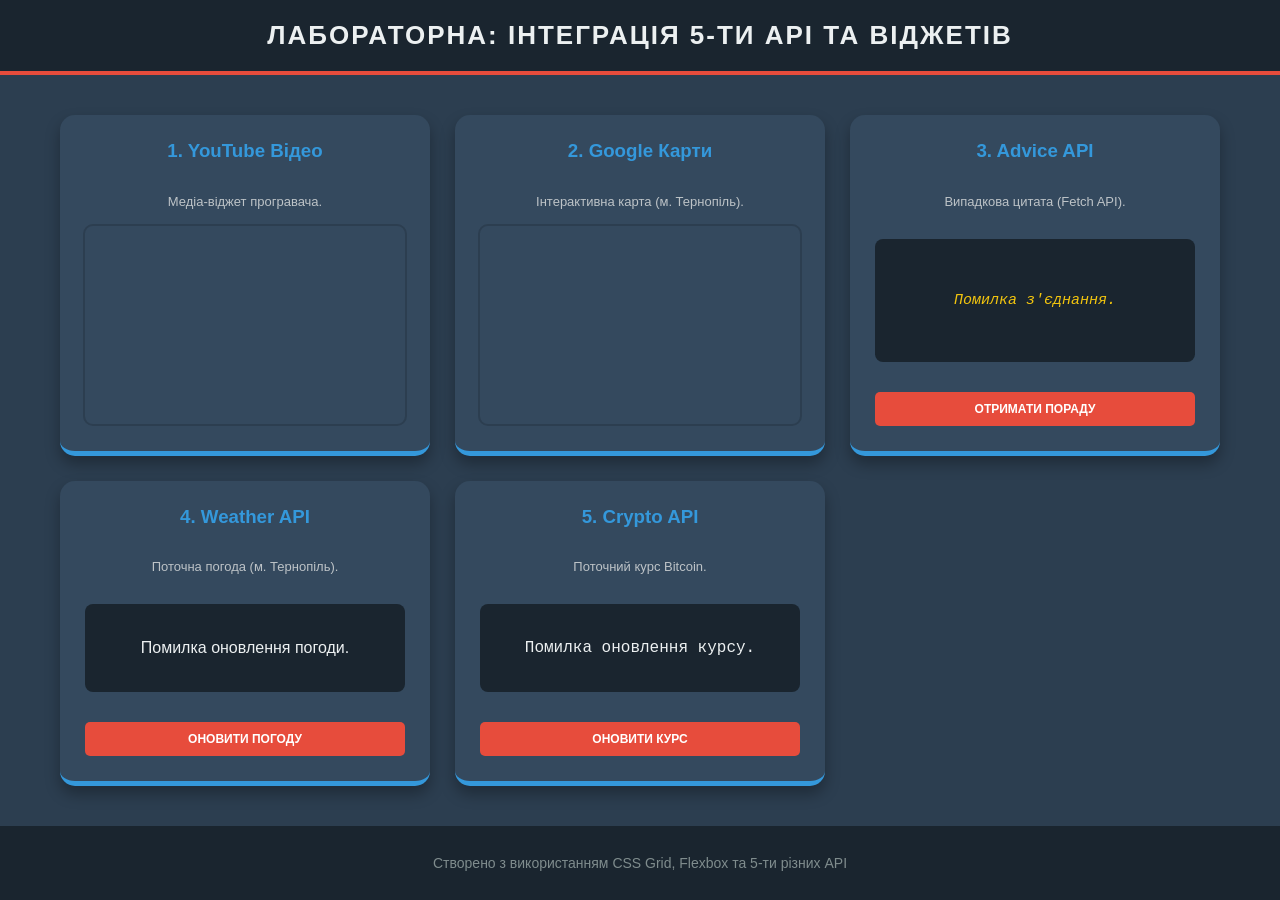
==== index.html @ ab96c787 "Add files via upload" ====
<!DOCTYPE html>
<html lang="uk">
<head>
    <meta charset="UTF-8">
    <meta name="viewport" content="width=device-width, initial-scale=1.0">
    <title>Мої 5 API та Віджетів</title>
    <link rel="stylesheet" href="./style.css">
</head>
<body>

    <!-- Шапка сторінки -->
    <header class="page-header">
        <h1>Лабораторна: Інтеграція 5-ти API та Віджетів</h1>
    </header>

    <!-- Основний контейнер з віджетами -->
    <main class="widget-grid">
        
        <!-- 1. YouTube Віджет -->
        <div class="card">
            <h3>1. YouTube Відео</h3>
            <p>Медіа-віджет програвача.</p>
            <!-- Одне фіксоване відео без кнопок -->
            <iframe src="https://www.youtube.com/embed/dQw4w9WgXcQ" allowfullscreen></iframe>
        </div>

        <!-- 2. Google Maps Віджет -->
        <div class="card">
            <h3>2. Google Карти</h3>
            <p>Інтерактивна карта (м. Тернопіль).</p>
           <iframe src="https://maps.google.com/maps?q=Тернопіль,+Україна&hl=uk&z=13&output=embed" loading="lazy"></iframe>
        </div>

        <!-- 3. REST API (Генератор порад) -->
        <div class="card">
            <h3>3. Advice API</h3>
            <p>Випадкова цитата (Fetch API).</p>
            <div id="api-text" class="api-output advice-text">Натисніть кнопку...</div>
            <button onclick="fetchAdvice()">Отримати пораду</button>
        </div>

        <!-- 4. REST API (Погодний інформер) -->
        <div class="card">
            <h3>4. Weather API</h3>
            <p>Поточна погода (м. Тернопіль).</p>
            <div id="weather-text" class="api-output weather-text">Отримання даних...</div>
            <button onclick="fetchWeather()">Оновити погоду</button>
        </div>

        <!-- 5. REST API (Фінансовий інформер) -->
        <div class="card">
            <h3>5. Crypto API</h3>
            <p>Поточний курс Bitcoin.</p>
            <div id="crypto-text" class="api-output crypto-text">Отримання курсу...</div>
            <button onclick="fetchCrypto()">Оновити курс</button>
        </div>

    </main>

    <footer class="page-footer">
        <p>Створено з використанням CSS Grid, Flexbox та 5-ти різних API</p>
    </footer>

    <!-- Скрипти для всіх API -->
    <script>
        // 3. Функція для Advice API
        function fetchAdvice() {
            const textElement = document.getElementById('api-text');
            textElement.innerText = "Завантаження..."; 

            fetch('https://api.adviceslip.com/advice')
                .then(response => response.json())
                .then(data => {
                    textElement.innerText = `"${data.slip.advice}"`;
                })
                .catch(error => {
                    textElement.innerText = "Помилка з'єднання.";
                });
        }

        // 4. Функція для Weather API
        function fetchWeather() {
            const weatherElement = document.getElementById('weather-text');
            weatherElement.innerHTML = "Завантаження...";

            fetch('https://api.open-meteo.com/v1/forecast?latitude=49.55&longitude=25.52&current_weather=true')
                .then(response => response.json())
                .then(data => {
                    const temp = data.current_weather.temperature;
                    const wind = data.current_weather.windspeed;
                    weatherElement.innerHTML = `
                        <div><span class="temp">${temp}°C</span></div>
                        <div class="wind">Вітер: ${wind} км/год</div>
                    `;
                })
                .catch(error => {
                    weatherElement.innerHTML = "Помилка оновлення погоди.";
                });
        }

        // 5. ОНОВЛЕНА Функція для Фінансового API (Binance API - стабільне)
        function fetchCrypto() {
            const cryptoElement = document.getElementById('crypto-text');
            cryptoElement.innerHTML = "Завантаження...";

            fetch('https://api.binance.com/api/v3/ticker/price?symbol=BTCUSDT')
                .then(response => response.json())
                .then(data => {
                    // Отримуємо ціну, перетворюємо у число та відкидаємо копійки
                    const price = Math.round(parseFloat(data.price));
                    cryptoElement.innerHTML = `
                        <div class="crypto-label">1 BTC = </div>
                        <div class="crypto-price">$${price.toLocaleString('en-US')}</div>
                    `;
                })
                .catch(error => {
                    cryptoElement.innerHTML = "Помилка оновлення курсу.";
                });
        }

        // Автоматичний запуск скриптів при завантаженні сторінки
        fetchAdvice();
        fetchWeather();
        fetchCrypto();
    </script>

</body>
</html>
---- style.css ----
/* === ГЛОБАЛЬНА СІТКА СТОРІНКИ (CSS GRID) === */
body {
    font-family: 'Segoe UI', Tahoma, Geneva, Verdana, sans-serif;
    background-color: #2c3e50; 
    color: #ecf0f1;
    margin: 0;
    display: grid;
    grid-template-rows: auto 1fr auto;
    min-height: 100vh;
}

/* === ШАПКА === */
.page-header {
    background-color: #1a252f;
    padding: 20px 0;
    text-align: center;
    border-bottom: 4px solid #e74c3c;
}

.page-header h1 {
    margin: 0;
    text-transform: uppercase;
    letter-spacing: 2px;
    font-size: 26px;
    color: #ecf0f1;
}

/* === СІТКА ВІДЖЕТІВ (CSS GRID) === */
.widget-grid {
    display: grid;
    grid-template-columns: repeat(auto-fit, minmax(280px, 1fr));
    gap: 25px;
    padding: 40px 20px;
    max-width: 1200px;
    margin: 0 auto;
    width: 100%;
    box-sizing: border-box;
}

/* === КАРТКИ (FLEXBOX) === */
.card {
    background: #34495e;
    padding: 25px;
    border-radius: 15px;
    box-shadow: 0 8px 15px rgba(0,0,0,0.3);
    border-bottom: 5px solid #3498db;
    display: flex;
    flex-direction: column;
    align-items: center;
}

.card h3 {
    margin-top: 0;
    color: #3498db; 
}

.card p {
    font-size: 13px;
    color: #bdc3c7;
    margin-bottom: 15px;
}

/* === СТИЛІ I-FRAME === */
iframe {
    border-radius: 10px;
    width: 100%;
    height: 190px; 
    border: 2px solid #2c3e50;
    flex-grow: 1; 
}

/* === СТИЛІ API ВИВОДУ === */
.api-output {
    margin: 15px 0;
    min-height: 80px;
    display: flex;
    flex-direction: column;
    justify-content: center;
    background: #1a252f;
    width: 100%;
    border-radius: 8px;
    padding: 10px;
    box-sizing: border-box;
    text-align: center;
    flex-grow: 1;
}

/* 3. Стилі Advice API */
.advice-text { 
    font-family: 'Courier New', Courier, monospace; 
    font-style: italic; 
    font-size: 15px; 
    color: #f1c40f; 
}

/* 4. Стилі Weather API */
.weather-text { font-family: Arial, sans-serif; color: #ecf0f1; }
.weather-text .temp { font-weight: bold; color: #e74c3c; font-size: 26px; }
.weather-text .wind { font-size: 13px; color: #95a5a6; margin-top: 5px; }

/* 5. Стилі Crypto API (Нове!) */
.crypto-text { font-family: 'Courier New', Courier, monospace; color: #ecf0f1; }
.crypto-label { font-size: 14px; color: #bdc3c7; }
.crypto-price { 
    font-weight: bold; 
    color: #2ecc71; /* Зелений колір грошей */
    font-size: 28px; 
    margin-top: 5px; 
}

/* === КНОПКИ === */
button {
    background: #e74c3c;
    color: white;
    border: none;
    padding: 10px 20px;
    border-radius: 5px;
    cursor: pointer;
    font-weight: bold;
    text-transform: uppercase;
    font-size: 12px;
    transition: 0.3s;
    width: 100%; 
    margin-top: 15px;
}

button:hover { background: #c0392b; }

/* === ФУТЕР === */
.page-footer {
    text-align: center;
    padding: 15px;
    background: #1a252f;
    color: #7f8c8d;
    font-size: 14px;
}
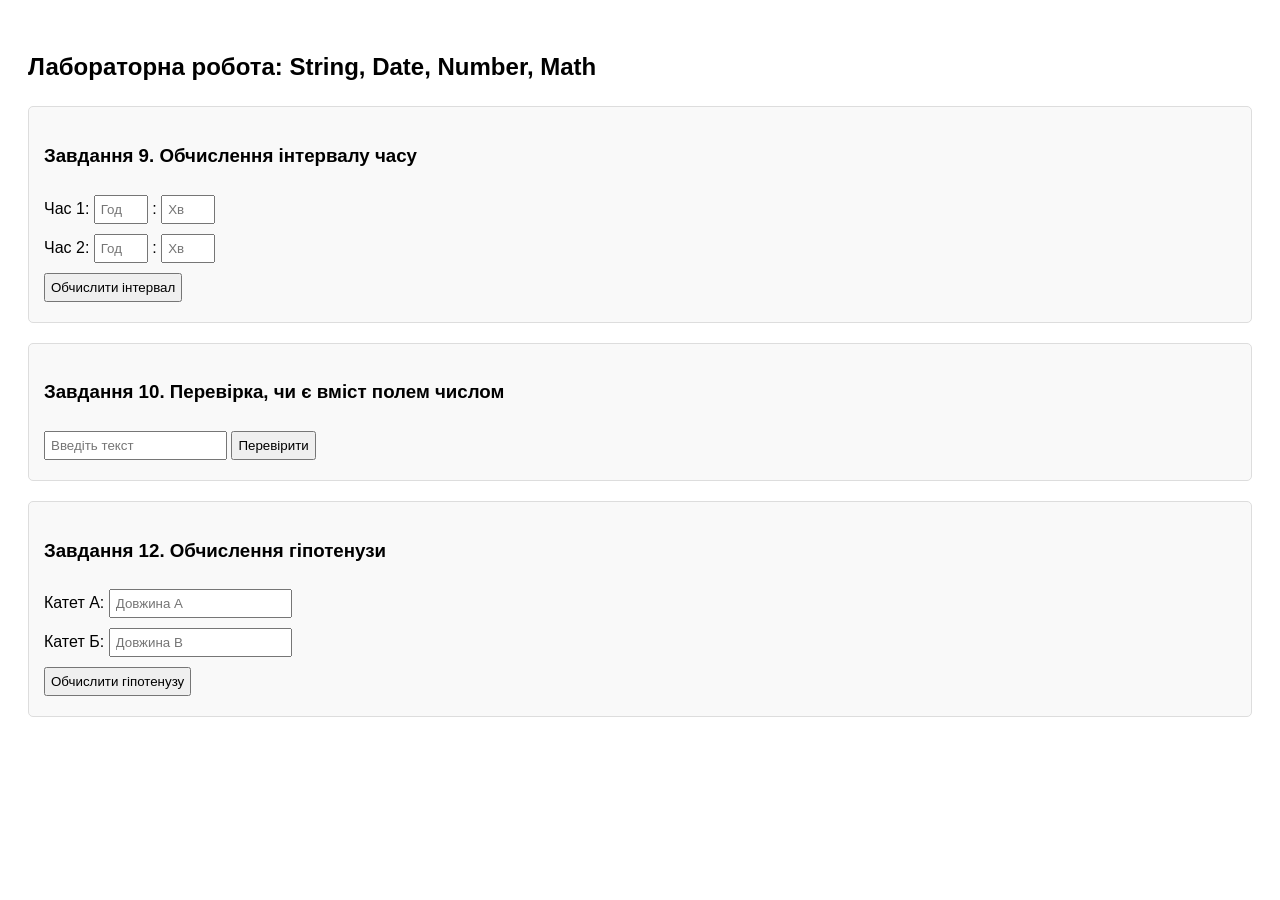
==== commit e549daab: "Add files via upload" ====
--- a/index.html
+++ b/index.html
@@ -2,126 +2,230 @@
 <html lang="uk">
 <head>
     <meta charset="UTF-8">
-    <meta name="viewport" content="width=device-width, initial-scale=1.0">
-    <title>Мої 5 API та Віджетів</title>
-    <link rel="stylesheet" href="./style.css">
+    <title>Лабораторна робота: JavaScript Classes</title>
+    <style>
+        body { font-family: Arial, sans-serif; padding: 20px; line-height: 1.6; }
+        .task-block { background: #f9f9f9; border: 1px solid #ddd; padding: 15px; margin-bottom: 20px; border-radius: 5px; }
+        input, button { margin: 5px 0; padding: 5px; }
+        button { cursor: pointer; }
+    </style>
 </head>
-<body>
-
-    <!-- Шапка сторінки -->
-    <header class="page-header">
-        <h1>Лабораторна: Інтеграція 5-ти API та Віджетів</h1>
-    </header>
-
-    <!-- Основний контейнер з віджетами -->
-    <main class="widget-grid">
+<body onload="startFloatingText()"> <h2>Лабораторна робота: String, Date, Number, Math</h2>
+
+    <div class="task-block">
+        <h3>Завдання 9. Обчислення інтервалу часу</h3>
+        Час 1: <input type="number" id="h1" min="0" max="23" placeholder="Год"> : <input type="number" id="m1" min="0" max="59" placeholder="Хв"><br>
+        Час 2: <input type="number" id="h2" min="0" max="23" placeholder="Год"> : <input type="number" id="m2" min="0" max="59" placeholder="Хв"><br>
+        <button onclick="calculateTimeInterval()">Обчислити інтервал</button>
+    </div>
+
+    <div class="task-block">
+        <h3>Завдання 10. Перевірка, чи є вміст полем числом</h3>
+        <input type="text" id="checkNumInput" placeholder="Введіть текст">
+        <button onclick="isFieldANumber()">Перевірити</button>
+    </div>
+
+    <div class="task-block">
+        <h3>Завдання 12. Обчислення гіпотенузи</h3>
+        Катет А: <input type="number" id="catA" placeholder="Довжина A"><br>
+        Катет Б: <input type="number" id="catB" placeholder="Довжина B"><br>
+        <button onclick="calculateHypotenuse()">Обчислити гіпотенузу</button>
+    </div>
+
+    <script>
+        // ==========================================
+        // ЗАВДАННЯ 1: Реалізація прикладів 1-3
+        // ==========================================
         
-        <!-- 1. YouTube Віджет -->
-        <div class="card">
-            <h3>1. YouTube Відео</h3>
-            <p>Медіа-віджет програвача.</p>
-            <!-- Одне фіксоване відео без кнопок -->
-            <iframe src="https://www.youtube.com/embed/dQw4w9WgXcQ" allowfullscreen></iframe>
-        </div>
-
-        <!-- 2. Google Maps Віджет -->
-        <div class="card">
-            <h3>2. Google Карти</h3>
-            <p>Інтерактивна карта (м. Тернопіль).</p>
-           <iframe src="https://maps.google.com/maps?q=Тернопіль,+Україна&hl=uk&z=13&output=embed" loading="lazy"></iframe>
-        </div>
-
-        <!-- 3. REST API (Генератор порад) -->
-        <div class="card">
-            <h3>3. Advice API</h3>
-            <p>Випадкова цитата (Fetch API).</p>
-            <div id="api-text" class="api-output advice-text">Натисніть кнопку...</div>
-            <button onclick="fetchAdvice()">Отримати пораду</button>
-        </div>
-
-        <!-- 4. REST API (Погодний інформер) -->
-        <div class="card">
-            <h3>4. Weather API</h3>
-            <p>Поточна погода (м. Тернопіль).</p>
-            <div id="weather-text" class="api-output weather-text">Отримання даних...</div>
-            <button onclick="fetchWeather()">Оновити погоду</button>
-        </div>
-
-        <!-- 5. REST API (Фінансовий інформер) -->
-        <div class="card">
-            <h3>5. Crypto API</h3>
-            <p>Поточний курс Bitcoin.</p>
-            <div id="crypto-text" class="api-output crypto-text">Отримання курсу...</div>
-            <button onclick="fetchCrypto()">Оновити курс</button>
-        </div>
-
-    </main>
-
-    <footer class="page-footer">
-        <p>Створено з використанням CSS Grid, Flexbox та 5-ти різних API</p>
-    </footer>
-
-    <!-- Скрипти для всіх API -->
-    <script>
-        // 3. Функція для Advice API
-        function fetchAdvice() {
-            const textElement = document.getElementById('api-text');
-            textElement.innerText = "Завантаження..."; 
-
-            fetch('https://api.adviceslip.com/advice')
-                .then(response => response.json())
-                .then(data => {
-                    textElement.innerText = `"${data.slip.advice}"`;
-                })
-                .catch(error => {
-                    textElement.innerText = "Помилка з'єднання.";
-                });
-        }
-
-        // 4. Функція для Weather API
-        function fetchWeather() {
-            const weatherElement = document.getElementById('weather-text');
-            weatherElement.innerHTML = "Завантаження...";
-
-            fetch('https://api.open-meteo.com/v1/forecast?latitude=49.55&longitude=25.52&current_weather=true')
-                .then(response => response.json())
-                .then(data => {
-                    const temp = data.current_weather.temperature;
-                    const wind = data.current_weather.windspeed;
-                    weatherElement.innerHTML = `
-                        <div><span class="temp">${temp}°C</span></div>
-                        <div class="wind">Вітер: ${wind} км/год</div>
-                    `;
-                })
-                .catch(error => {
-                    weatherElement.innerHTML = "Помилка оновлення погоди.";
-                });
-        }
-
-        // 5. ОНОВЛЕНА Функція для Фінансового API (Binance API - стабільне)
-        function fetchCrypto() {
-            const cryptoElement = document.getElementById('crypto-text');
-            cryptoElement.innerHTML = "Завантаження...";
-
-            fetch('https://api.binance.com/api/v3/ticker/price?symbol=BTCUSDT')
-                .then(response => response.json())
-                .then(data => {
-                    // Отримуємо ціну, перетворюємо у число та відкидаємо копійки
-                    const price = Math.round(parseFloat(data.price));
-                    cryptoElement.innerHTML = `
-                        <div class="crypto-label">1 BTC = </div>
-                        <div class="crypto-price">$${price.toLocaleString('en-US')}</div>
-                    `;
-                })
-                .catch(error => {
-                    cryptoElement.innerHTML = "Помилка оновлення курсу.";
-                });
-        }
-
-        // Автоматичний запуск скриптів при завантаженні сторінки
-        fetchAdvice();
-        fetchWeather();
-        fetchCrypto();
+        function checkDigits(str) {
+            for(var i=0; i<str.length; i++) {
+                if(str.charCodeAt(i) < 48 || str.charCodeAt(i) > 57) return "This is not a number";
+            }
+            return "This is a number";
+        }
+
+        var floatStr = "Here may be your own text... ";
+        var resTimer;
+        function floatingText() {
+            floatStr = floatStr.substring(1, floatStr.length) + floatStr.charAt(0); // Оновлено для нескінченної прокрутки
+            window.status = floatStr; // Працює лише у старих браузерах, що підтримують статус-бар
+            resTimer = setTimeout("floatingText()", 200);
+        }
+        function startFloatingText() { floatingText(); }
+
+        function checkEmail(str) {
+            if(str.indexOf("@") == -1) return "E-mail задано неправильно";
+            if(str.indexOf("@") != str.lastIndexOf("@")) return "E-mail задано неправильно";
+            if(str.charAt(0) =="@" || str.charAt(str.length-1) == "@") return "E-mail задано неправильно";
+            return "Потрібна додаткова перевірка";
+        }
+
+        // ==========================================
+        // ЗАВДАННЯ 2: Перевірка дійсного числа
+        // ==========================================
+        function checkRealNumber(str) {
+            let separatorCount = 0;
+            for(let i=0; i<str.length; i++) {
+                let code = str.charCodeAt(i);
+                // Код 46 - крапка, код 44 - кома
+                if (code === 46 || code === 44) {
+                    separatorCount++;
+                    if (separatorCount > 1) return "Не число (забагато розділювачів)";
+                } else if (code < 48 || code > 57) {
+                    return "Не число (містить недопустимі символи)";
+                }
+            }
+            return "Це дійсне число";
+        }
+
+        // ==========================================
+        // ЗАВДАННЯ 3: Видалення послідовних пробілів
+        // ==========================================
+        function removeExtraSpaces(str) {
+            let result = "";
+            for(let i = 0; i < str.length; i++) {
+                if(str.charAt(i) === ' ' && str.charAt(i+1) === ' ') {
+                    continue; // Пропускаємо дублюючі пробіли
+                }
+                result += str.charAt(i);
+            }
+            return result;
+        }
+
+        // ==========================================
+        // ЗАВДАННЯ 4: Вдосконалена перевірка E-mail
+        // ==========================================
+        function advancedCheckEmail(str) {
+            let atPos = str.indexOf("@");
+            if(atPos === -1 || atPos !== str.lastIndexOf("@") || atPos === 0 || atPos === str.length - 1) {
+                return "E-mail задано неправильно (помилка з @)";
+            }
+            
+            let dotPos = str.indexOf(".", atPos);
+            // Крапка повинна бути після @ і між ними має бути мінімум 1 символ (dotPos - atPos > 1)
+            if (dotPos === -1 || (dotPos - atPos <= 1) || dotPos === str.length - 1) {
+                return "E-mail задано неправильно (помилка з крапкою)";
+            }
+            return "E-mail задано правильно";
+        }
+
+        // ==========================================
+        // ЗАВДАННЯ 5: Вивід поточної дати у форматі
+        // ==========================================
+        function showCurrentDateTime() {
+            let d = new Date();
+            let day = d.getDate();
+            let month = d.getMonth() + 1; // Додаємо 1, бо місяці від 0 до 11
+            let year = d.getFullYear();
+            let hours = d.getHours();
+            let minutes = d.getMinutes();
+            
+            // Додаємо нулі спереду для красивого формату (09 замість 9)
+            month = month < 10 ? '0' + month : month;
+            minutes = minutes < 10 ? '0' + minutes : minutes;
+            
+            alert("Сьогодні " + day + "/" + month + "/" + year + " " + hours + ":" + minutes);
+        }
+
+        // ==========================================
+        // ДАНІ ДЛЯ ЗАВДАНЬ 6, 7, 8, 11
+        // УВАГА: Замініть ці числа на вашу дату народження!
+        // ==========================================
+        const myYear = 2005; // Ваш рік народження
+        const myMonth = 8;   // Ваш місяць (увага: вересень = 8, бо нумерація з 0)
+        const myDay = 15;    // Ваше число
+
+        const daysOfWeek = ["Неділя", "Понеділок", "Вівторок", "Середа", "Четвер", "П'ятниця", "Субота"];
+
+        // ЗАВДАННЯ 6: День народження
+        function showBirthDayOfWeek() {
+            let bDate = new Date(myYear, myMonth, myDay);
+            alert("Я народився у такий день тижня: " + daysOfWeek[bDate.getDay()]);
+        }
+
+        // ЗАВДАННЯ 7: День народження у минулому (10, 12, 25, 38 років тому)
+        function showPastBirthdays() {
+            let pastYears = [10, 12, 25, 38];
+            for (let i = 0; i < pastYears.length; i++) {
+                let pastDate = new Date(myYear - pastYears[i], myMonth, myDay);
+                alert(pastYears[i] + " років тому це був день: " + daysOfWeek[pastDate.getDay()]);
+            }
+        }
+
+        // ЗАВДАННЯ 8: День народження через 3 роки
+        function showFutureBirthday() {
+            let futureDate = new Date(myYear + 3, myMonth, myDay);
+            alert("Через 3 роки мій день народження припаде на: " + daysOfWeek[futureDate.getDay()]);
+        }
+
+        // ==========================================
+        // ЗАВДАННЯ 9: Інтервал між двома моментами
+        // ==========================================
+        function calculateTimeInterval() {
+            let h1 = parseInt(document.getElementById('h1').value) || 0;
+            let m1 = parseInt(document.getElementById('m1').value) || 0;
+            let h2 = parseInt(document.getElementById('h2').value) || 0;
+            let m2 = parseInt(document.getElementById('m2').value) || 0;
+
+            let date1 = new Date(); date1.setHours(h1, m1, 0, 0);
+            let date2 = new Date(); date2.setHours(h2, m2, 0, 0);
+
+            // Знаходимо модуль різниці у мілісекундах та переводимо у хвилини
+            let diffInMinutes = Math.abs(date2 - date1) / 60000;
+            
+            let resHours = Math.floor(diffInMinutes / 60);
+            let resMinutes = diffInMinutes % 60;
+            
+            alert("Інтервал: " + resHours + " год " + resMinutes + " хв");
+        }
+
+        // ==========================================
+        // ЗАВДАННЯ 10: Перевірка вмісту поля на число
+        // ==========================================
+        function isFieldANumber() {
+            let val = document.getElementById('checkNumInput').value;
+            // Перевіряємо на порожній рядок, бо isNaN("") повертає false
+            if (val.trim() === "" || isNaN(val)) {
+                alert("Помилка: це НЕ число!");
+            } else {
+                alert("Успіх: це число!");
+            }
+        }
+
+        // ==========================================
+        // ЗАВДАННЯ 11: Системи числення (сума дати)
+        // ==========================================
+        function showNumberSystems() {
+            // Реальний номер місяця для додавання (myMonth + 1)
+            let sum = new Number(myDay + (myMonth + 1) + myYear);
+            alert("Сума дня, місяця та року: " + sum + "\n" +
+                  "У двійковій: " + sum.toString(2) + "\n" +
+                  "У шістнадцятковій: " + sum.toString(16));
+        }
+
+        // ==========================================
+        // ЗАВДАННЯ 12: Довжина гіпотенузи
+        // ==========================================
+        function calculateHypotenuse() {
+            let a = parseFloat(document.getElementById('catA').value);
+            let b = parseFloat(document.getElementById('catB').value);
+            
+            if(isNaN(a) || isNaN(b) || a <= 0 || b <= 0) {
+                alert("Введіть коректні додатні числа для катетів!");
+                return;
+            }
+
+            let hypotenuse = Math.sqrt(Math.pow(a, 2) + Math.pow(b, 2));
+            let resultNumber = new Number(hypotenuse);
+            alert("Гіпотенуза дорівнює: " + resultNumber.toFixed(2));
+        }
+
+        // Виклики функцій з консолі для перевірки завдань без кнопок:
+        // showCurrentDateTime();
+        // showBirthDayOfWeek();
+        // showPastBirthdays();
+        // showFutureBirthday();
+        // showNumberSystems();
     </script>
 
 </body>
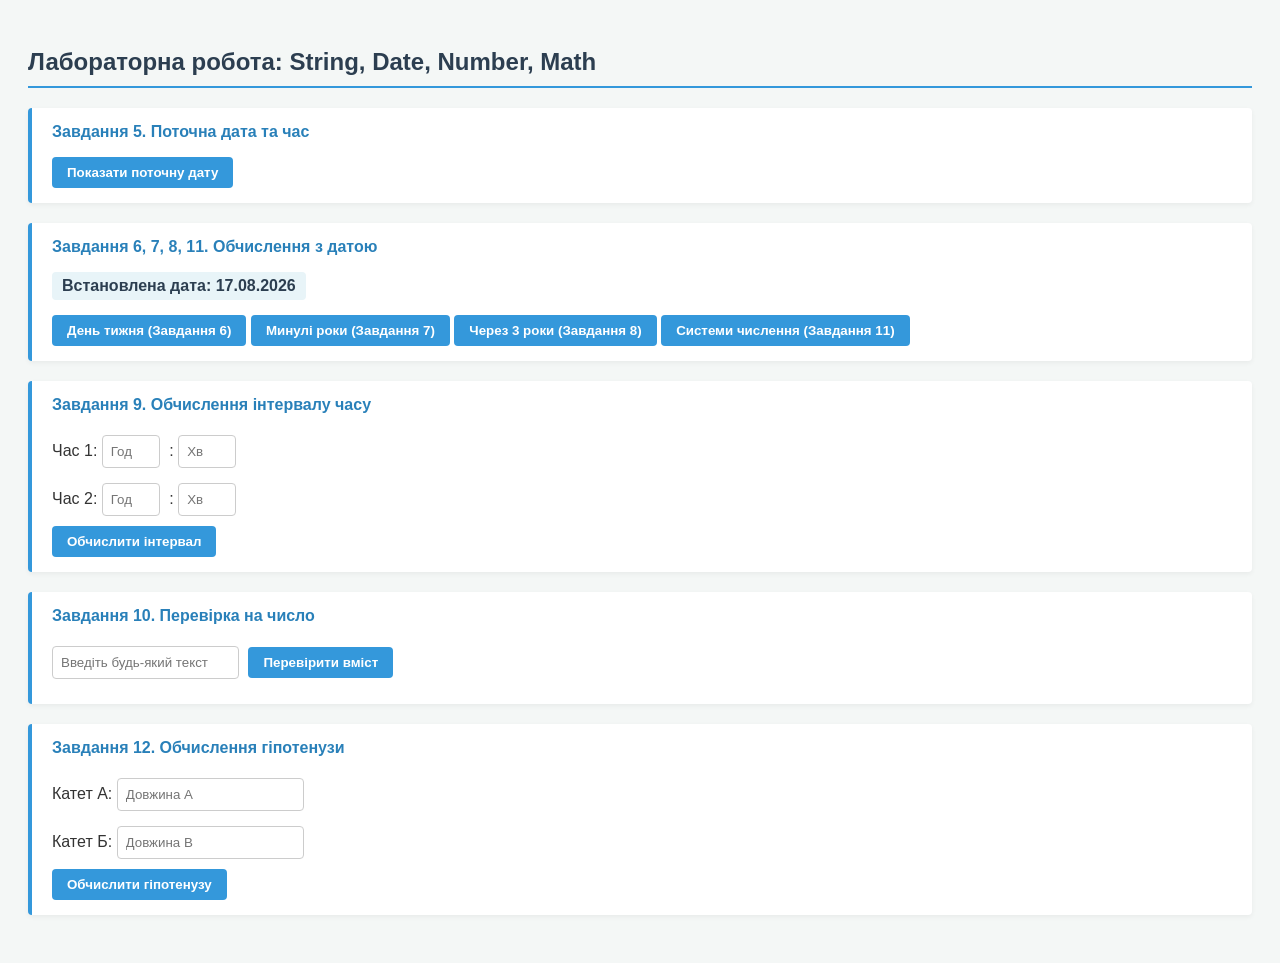
==== commit 650a1f5c: "Add files via upload" ====
--- a/index.html
+++ b/index.html
@@ -4,13 +4,31 @@
     <meta charset="UTF-8">
     <title>Лабораторна робота: JavaScript Classes</title>
     <style>
-        body { font-family: Arial, sans-serif; padding: 20px; line-height: 1.6; }
-        .task-block { background: #f9f9f9; border: 1px solid #ddd; padding: 15px; margin-bottom: 20px; border-radius: 5px; }
-        input, button { margin: 5px 0; padding: 5px; }
-        button { cursor: pointer; }
+        body { font-family: 'Segoe UI', Tahoma, Geneva, Verdana, sans-serif; padding: 20px; background-color: #f4f7f6; color: #333; }
+        h2 { color: #2c3e50; border-bottom: 2px solid #3498db; padding-bottom: 10px; }
+        .task-block { background: white; border-left: 4px solid #3498db; padding: 15px 20px; margin-bottom: 20px; border-radius: 4px; box-shadow: 0 2px 5px rgba(0,0,0,0.05); }
+        .task-block h3 { margin-top: 0; color: #2980b9; font-size: 16px; }
+        input { margin: 5px 5px 10px 0; padding: 8px; border: 1px solid #ccc; border-radius: 4px; }
+        button { cursor: pointer; background-color: #3498db; color: white; border: none; padding: 8px 15px; border-radius: 4px; font-weight: bold; transition: 0.3s; }
+        button:hover { background-color: #2980b9; }
+        .date-info { display: inline-block; background: #e8f4f8; padding: 5px 10px; border-radius: 4px; font-weight: bold; margin-bottom: 15px; color: #2c3e50; }
     </style>
 </head>
 <body onload="startFloatingText()"> <h2>Лабораторна робота: String, Date, Number, Math</h2>
+
+    <div class="task-block">
+        <h3>Завдання 5. Поточна дата та час</h3>
+        <button onclick="showCurrentDateTime()">Показати поточну дату</button>
+    </div>
+
+    <div class="task-block">
+        <h3>Завдання 6, 7, 8, 11. Обчислення з датою</h3>
+        <div class="date-info">Встановлена дата: 17.08.2026</div><br>
+        <button onclick="showBirthDayOfWeek()">День тижня (Завдання 6)</button>
+        <button onclick="showPastBirthdays()">Минулі роки (Завдання 7)</button>
+        <button onclick="showFutureBirthday()">Через 3 роки (Завдання 8)</button>
+        <button onclick="showNumberSystems()">Системи числення (Завдання 11)</button>
+    </div>
 
     <div class="task-block">
         <h3>Завдання 9. Обчислення інтервалу часу</h3>
@@ -20,9 +38,9 @@
     </div>
 
     <div class="task-block">
-        <h3>Завдання 10. Перевірка, чи є вміст полем числом</h3>
-        <input type="text" id="checkNumInput" placeholder="Введіть текст">
-        <button onclick="isFieldANumber()">Перевірити</button>
+        <h3>Завдання 10. Перевірка на число</h3>
+        <input type="text" id="checkNumInput" placeholder="Введіть будь-який текст">
+        <button onclick="isFieldANumber()">Перевірити вміст</button>
     </div>
 
     <div class="task-block">
@@ -34,80 +52,16 @@
 
     <script>
         // ==========================================
-        // ЗАВДАННЯ 1: Реалізація прикладів 1-3
+        // ЗАВДАННЯ 1: Біжуча стрічка (Приклад 2)
         // ==========================================
-        
-        function checkDigits(str) {
-            for(var i=0; i<str.length; i++) {
-                if(str.charCodeAt(i) < 48 || str.charCodeAt(i) > 57) return "This is not a number";
-            }
-            return "This is a number";
-        }
-
         var floatStr = "Here may be your own text... ";
         var resTimer;
         function floatingText() {
-            floatStr = floatStr.substring(1, floatStr.length) + floatStr.charAt(0); // Оновлено для нескінченної прокрутки
-            window.status = floatStr; // Працює лише у старих браузерах, що підтримують статус-бар
+            floatStr = floatStr.substring(1, floatStr.length) + floatStr.charAt(0);
+            window.status = floatStr; // Відображається у статус-барі старих браузерів
             resTimer = setTimeout("floatingText()", 200);
         }
         function startFloatingText() { floatingText(); }
-
-        function checkEmail(str) {
-            if(str.indexOf("@") == -1) return "E-mail задано неправильно";
-            if(str.indexOf("@") != str.lastIndexOf("@")) return "E-mail задано неправильно";
-            if(str.charAt(0) =="@" || str.charAt(str.length-1) == "@") return "E-mail задано неправильно";
-            return "Потрібна додаткова перевірка";
-        }
-
-        // ==========================================
-        // ЗАВДАННЯ 2: Перевірка дійсного числа
-        // ==========================================
-        function checkRealNumber(str) {
-            let separatorCount = 0;
-            for(let i=0; i<str.length; i++) {
-                let code = str.charCodeAt(i);
-                // Код 46 - крапка, код 44 - кома
-                if (code === 46 || code === 44) {
-                    separatorCount++;
-                    if (separatorCount > 1) return "Не число (забагато розділювачів)";
-                } else if (code < 48 || code > 57) {
-                    return "Не число (містить недопустимі символи)";
-                }
-            }
-            return "Це дійсне число";
-        }
-
-        // ==========================================
-        // ЗАВДАННЯ 3: Видалення послідовних пробілів
-        // ==========================================
-        function removeExtraSpaces(str) {
-            let result = "";
-            for(let i = 0; i < str.length; i++) {
-                if(str.charAt(i) === ' ' && str.charAt(i+1) === ' ') {
-                    continue; // Пропускаємо дублюючі пробіли
-                }
-                result += str.charAt(i);
-            }
-            return result;
-        }
-
-        // ==========================================
-        // ЗАВДАННЯ 4: Вдосконалена перевірка E-mail
-        // ==========================================
-        function advancedCheckEmail(str) {
-            let atPos = str.indexOf("@");
-            if(atPos === -1 || atPos !== str.lastIndexOf("@") || atPos === 0 || atPos === str.length - 1) {
-                return "E-mail задано неправильно (помилка з @)";
-            }
-            
-            let dotPos = str.indexOf(".", atPos);
-            // Крапка повинна бути після @ і між ними має бути мінімум 1 символ (dotPos - atPos > 1)
-            if (dotPos === -1 || (dotPos - atPos <= 1) || dotPos === str.length - 1) {
-                return "E-mail задано неправильно (помилка з крапкою)";
-            }
-            return "E-mail задано правильно";
-        }
 
         // ==========================================
         // ЗАВДАННЯ 5: Вивід поточної дати у форматі
@@ -115,12 +69,12 @@
         function showCurrentDateTime() {
             let d = new Date();
             let day = d.getDate();
-            let month = d.getMonth() + 1; // Додаємо 1, бо місяці від 0 до 11
+            let month = d.getMonth() + 1; // +1 бо місяці з 0
             let year = d.getFullYear();
             let hours = d.getHours();
             let minutes = d.getMinutes();
             
-            // Додаємо нулі спереду для красивого формату (09 замість 9)
+            // Форматування з нулями (09 замість 9)
             month = month < 10 ? '0' + month : month;
             minutes = minutes < 10 ? '0' + minutes : minutes;
             
@@ -129,21 +83,21 @@
 
         // ==========================================
         // ДАНІ ДЛЯ ЗАВДАНЬ 6, 7, 8, 11
-        // УВАГА: Замініть ці числа на вашу дату народження!
+        // Встановлено: 17 серпня 2026 року
         // ==========================================
-        const myYear = 2005; // Ваш рік народження
-        const myMonth = 8;   // Ваш місяць (увага: вересень = 8, бо нумерація з 0)
-        const myDay = 15;    // Ваше число
+        const myYear = 2026; 
+        const myMonth = 7;   // Серпень - це 7 (бо січень - це 0)
+        const myDay = 17;    
 
         const daysOfWeek = ["Неділя", "Понеділок", "Вівторок", "Середа", "Четвер", "П'ятниця", "Субота"];
 
         // ЗАВДАННЯ 6: День народження
         function showBirthDayOfWeek() {
             let bDate = new Date(myYear, myMonth, myDay);
-            alert("Я народився у такий день тижня: " + daysOfWeek[bDate.getDay()]);
+            alert("Ця дата припадає на такий день тижня: " + daysOfWeek[bDate.getDay()]);
         }
 
-        // ЗАВДАННЯ 7: День народження у минулому (10, 12, 25, 38 років тому)
+        // ЗАВДАННЯ 7: Дата у минулому (10, 12, 25, 38 років тому)
         function showPastBirthdays() {
             let pastYears = [10, 12, 25, 38];
             for (let i = 0; i < pastYears.length; i++) {
@@ -152,10 +106,10 @@
             }
         }
 
-        // ЗАВДАННЯ 8: День народження через 3 роки
+        // ЗАВДАННЯ 8: Дата через 3 роки
         function showFutureBirthday() {
             let futureDate = new Date(myYear + 3, myMonth, myDay);
-            alert("Через 3 роки мій день народження припаде на: " + daysOfWeek[futureDate.getDay()]);
+            alert("Через 3 роки ця дата припаде на: " + daysOfWeek[futureDate.getDay()]);
         }
 
         // ==========================================
@@ -170,7 +124,6 @@
             let date1 = new Date(); date1.setHours(h1, m1, 0, 0);
             let date2 = new Date(); date2.setHours(h2, m2, 0, 0);
 
-            // Знаходимо модуль різниці у мілісекундах та переводимо у хвилини
             let diffInMinutes = Math.abs(date2 - date1) / 60000;
             
             let resHours = Math.floor(diffInMinutes / 60);
@@ -184,7 +137,6 @@
         // ==========================================
         function isFieldANumber() {
             let val = document.getElementById('checkNumInput').value;
-            // Перевіряємо на порожній рядок, бо isNaN("") повертає false
             if (val.trim() === "" || isNaN(val)) {
                 alert("Помилка: це НЕ число!");
             } else {
@@ -193,12 +145,12 @@
         }
 
         // ==========================================
-        // ЗАВДАННЯ 11: Системи числення (сума дати)
+        // ЗАВДАННЯ 11: Системи числення
         // ==========================================
         function showNumberSystems() {
-            // Реальний номер місяця для додавання (myMonth + 1)
-            let sum = new Number(myDay + (myMonth + 1) + myYear);
-            alert("Сума дня, місяця та року: " + sum + "\n" +
+            // Реальний номер місяця для математичної суми (myMonth + 1)
+            let sum = new Number(myDay + (myMonth + 1) + myYear); 
+            alert("Сума (17 + 8 + 2026) дорівнює: " + sum + "\n" +
                   "У двійковій: " + sum.toString(2) + "\n" +
                   "У шістнадцятковій: " + sum.toString(16));
         }
@@ -219,14 +171,6 @@
             let resultNumber = new Number(hypotenuse);
             alert("Гіпотенуза дорівнює: " + resultNumber.toFixed(2));
         }
-
-        // Виклики функцій з консолі для перевірки завдань без кнопок:
-        // showCurrentDateTime();
-        // showBirthDayOfWeek();
-        // showPastBirthdays();
-        // showFutureBirthday();
-        // showNumberSystems();
     </script>
-
 </body>
 </html>
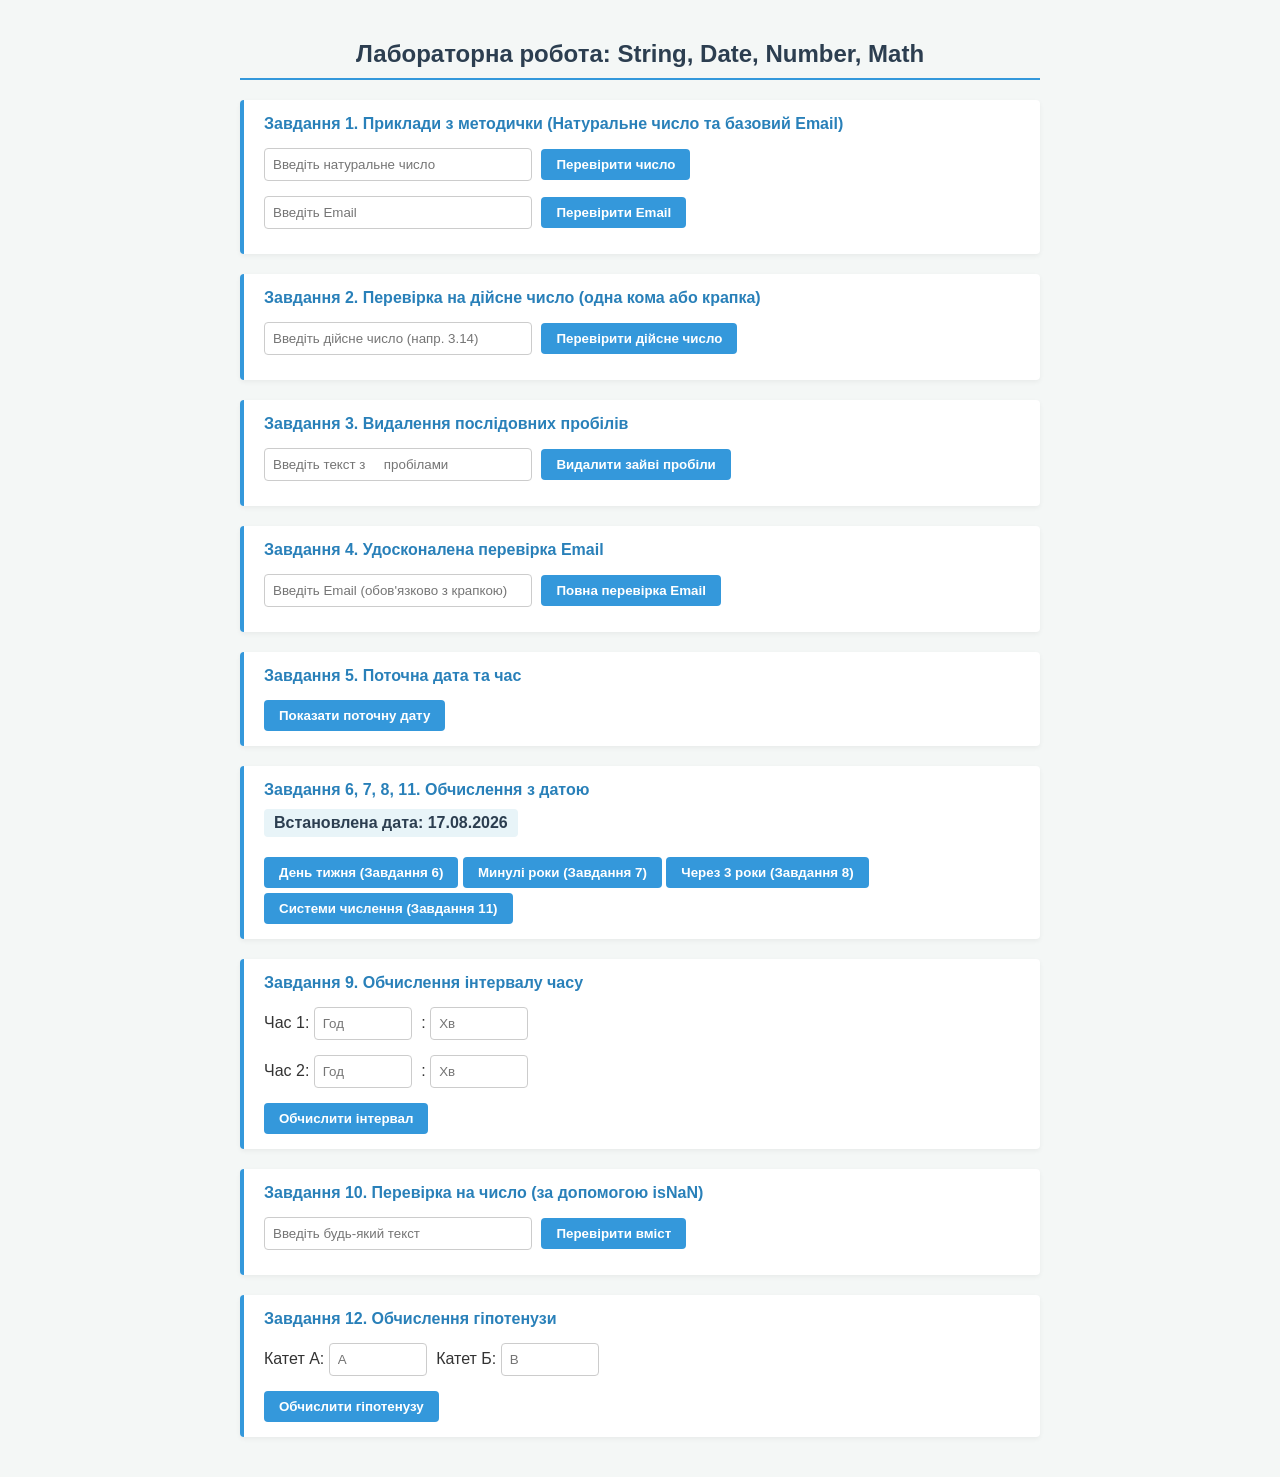
==== commit 327fefd9: "Add files via upload" ====
--- a/index.html
+++ b/index.html
@@ -4,17 +4,44 @@
     <meta charset="UTF-8">
     <title>Лабораторна робота: JavaScript Classes</title>
     <style>
-        body { font-family: 'Segoe UI', Tahoma, Geneva, Verdana, sans-serif; padding: 20px; background-color: #f4f7f6; color: #333; }
-        h2 { color: #2c3e50; border-bottom: 2px solid #3498db; padding-bottom: 10px; }
+        body { font-family: 'Segoe UI', Tahoma, Geneva, Verdana, sans-serif; padding: 20px; background-color: #f4f7f6; color: #333; max-width: 800px; margin: auto; }
+        h2 { color: #2c3e50; border-bottom: 2px solid #3498db; padding-bottom: 10px; text-align: center; }
         .task-block { background: white; border-left: 4px solid #3498db; padding: 15px 20px; margin-bottom: 20px; border-radius: 4px; box-shadow: 0 2px 5px rgba(0,0,0,0.05); }
-        .task-block h3 { margin-top: 0; color: #2980b9; font-size: 16px; }
-        input { margin: 5px 5px 10px 0; padding: 8px; border: 1px solid #ccc; border-radius: 4px; }
-        button { cursor: pointer; background-color: #3498db; color: white; border: none; padding: 8px 15px; border-radius: 4px; font-weight: bold; transition: 0.3s; }
+        .task-block h3 { margin-top: 0; color: #2980b9; font-size: 16px; margin-bottom: 10px; }
+        input[type="text"], input[type="number"] { margin: 5px 5px 10px 0; padding: 8px; border: 1px solid #ccc; border-radius: 4px; width: 250px; }
+        input[type="number"].time-input { width: 80px; }
+        button { cursor: pointer; background-color: #3498db; color: white; border: none; padding: 8px 15px; border-radius: 4px; font-weight: bold; transition: 0.3s; margin-top: 5px; }
         button:hover { background-color: #2980b9; }
         .date-info { display: inline-block; background: #e8f4f8; padding: 5px 10px; border-radius: 4px; font-weight: bold; margin-bottom: 15px; color: #2c3e50; }
     </style>
 </head>
 <body onload="startFloatingText()"> <h2>Лабораторна робота: String, Date, Number, Math</h2>
+
+    <div class="task-block">
+        <h3>Завдання 1. Приклади з методички (Натуральне число та базовий Email)</h3>
+        <input type="text" id="naturalInput" placeholder="Введіть натуральне число">
+        <button onclick="testCheckDigits()">Перевірити число</button><br>
+        <input type="text" id="emailInput" placeholder="Введіть Email">
+        <button onclick="testBasicEmail()">Перевірити Email</button>
+    </div>
+
+    <div class="task-block">
+        <h3>Завдання 2. Перевірка на дійсне число (одна кома або крапка)</h3>
+        <input type="text" id="realInput" placeholder="Введіть дійсне число (напр. 3.14)">
+        <button onclick="testRealNumber()">Перевірити дійсне число</button>
+    </div>
+
+    <div class="task-block">
+        <h3>Завдання 3. Видалення послідовних пробілів</h3>
+        <input type="text" id="spacesInput" placeholder="Введіть текст з     пробілами">
+        <button onclick="testRemoveSpaces()">Видалити зайві пробіли</button>
+    </div>
+
+    <div class="task-block">
+        <h3>Завдання 4. Удосконалена перевірка Email</h3>
+        <input type="text" id="advEmailInput" placeholder="Введіть Email (обов'язково з крапкою)">
+        <button onclick="testAdvancedEmail()">Повна перевірка Email</button>
+    </div>
 
     <div class="task-block">
         <h3>Завдання 5. Поточна дата та час</h3>
@@ -32,49 +59,119 @@
 
     <div class="task-block">
         <h3>Завдання 9. Обчислення інтервалу часу</h3>
-        Час 1: <input type="number" id="h1" min="0" max="23" placeholder="Год"> : <input type="number" id="m1" min="0" max="59" placeholder="Хв"><br>
-        Час 2: <input type="number" id="h2" min="0" max="23" placeholder="Год"> : <input type="number" id="m2" min="0" max="59" placeholder="Хв"><br>
+        Час 1: <input type="number" id="h1" class="time-input" min="0" max="23" placeholder="Год"> : <input type="number" id="m1" class="time-input" min="0" max="59" placeholder="Хв"><br>
+        Час 2: <input type="number" id="h2" class="time-input" min="0" max="23" placeholder="Год"> : <input type="number" id="m2" class="time-input" min="0" max="59" placeholder="Хв"><br>
         <button onclick="calculateTimeInterval()">Обчислити інтервал</button>
     </div>
 
     <div class="task-block">
-        <h3>Завдання 10. Перевірка на число</h3>
+        <h3>Завдання 10. Перевірка на число (за допомогою isNaN)</h3>
         <input type="text" id="checkNumInput" placeholder="Введіть будь-який текст">
         <button onclick="isFieldANumber()">Перевірити вміст</button>
     </div>
 
     <div class="task-block">
         <h3>Завдання 12. Обчислення гіпотенузи</h3>
-        Катет А: <input type="number" id="catA" placeholder="Довжина A"><br>
-        Катет Б: <input type="number" id="catB" placeholder="Довжина B"><br>
+        Катет А: <input type="number" id="catA" class="time-input" placeholder="A">
+        Катет Б: <input type="number" id="catB" class="time-input" placeholder="B"><br>
         <button onclick="calculateHypotenuse()">Обчислити гіпотенузу</button>
     </div>
 
     <script>
         // ==========================================
-        // ЗАВДАННЯ 1: Біжуча стрічка (Приклад 2)
-        // ==========================================
+        // ЗАВДАННЯ 1: Приклади 1-3
+        // ==========================================
+        // Приклад 1: Перевірка натурального числа
+        function checkDigits(str) {
+            if (!str) return "Порожнє поле";
+            for(var i=0; i<str.length; i++) {
+                if(str.charCodeAt(i) < 48 || str.charCodeAt(i) > 57) return "This is not a number";
+            }
+            return "This is a number";
+        }
+        function testCheckDigits() {
+            alert(checkDigits(document.getElementById('naturalInput').value));
+        }
+
+        // Приклад 2: Біжуча стрічка (Працює у фоні)
         var floatStr = "Here may be your own text... ";
-        var resTimer;
         function floatingText() {
             floatStr = floatStr.substring(1, floatStr.length) + floatStr.charAt(0);
-            window.status = floatStr; // Відображається у статус-барі старих браузерів
-            resTimer = setTimeout("floatingText()", 200);
+            window.status = floatStr; 
+            setTimeout("floatingText()", 200);
         }
         function startFloatingText() { floatingText(); }
 
-        // ==========================================
-        // ЗАВДАННЯ 5: Вивід поточної дати у форматі
+        // Приклад 3: Базова перевірка Email
+        function checkEmail(str) {
+            if(str.indexOf("@") == -1) return "E-mail задано неправильно (немає @)";
+            if(str.indexOf("@") != str.lastIndexOf("@")) return "E-mail задано неправильно (кілька @)";
+            if(str.charAt(0) =="@" || str.charAt(str.length-1) == "@") return "E-mail задано неправильно (@ скраю)";
+            return "Потрібна додаткова перевірка";
+        }
+        function testBasicEmail() {
+            alert(checkEmail(document.getElementById('emailInput').value));
+        }
+
+        // ==========================================
+        // ЗАВДАННЯ 2: Перевірка дійсного числа
+        // ==========================================
+        function testRealNumber() {
+            let str = document.getElementById('realInput').value;
+            if (!str) { alert("Порожнє поле"); return; }
+            let separatorCount = 0;
+            for(let i=0; i<str.length; i++) {
+                let code = str.charCodeAt(i);
+                if (code === 46 || code === 44) { // Крапка або кома
+                    separatorCount++;
+                    if (separatorCount > 1) { alert("Не дійсне число (забагато розділювачів)"); return; }
+                } else if (code < 48 || code > 57) {
+                    alert("Не дійсне число (недопустимі символи)"); return;
+                }
+            }
+            alert("Це дійсне число!");
+        }
+
+        // ==========================================
+        // ЗАВДАННЯ 3: Видалення зайвих пробілів
+        // ==========================================
+        function testRemoveSpaces() {
+            let str = document.getElementById('spacesInput').value;
+            let result = "";
+            for(let i = 0; i < str.length; i++) {
+                if(str.charAt(i) === ' ' && str.charAt(i+1) === ' ') continue;
+                result += str.charAt(i);
+            }
+            alert("Результат:\n[" + result + "]");
+        }
+
+        // ==========================================
+        // ЗАВДАННЯ 4: Вдосконалена перевірка Email
+        // ==========================================
+        function testAdvancedEmail() {
+            let str = document.getElementById('advEmailInput').value;
+            let atPos = str.indexOf("@");
+            if(atPos === -1 || atPos !== str.lastIndexOf("@") || atPos === 0 || atPos === str.length - 1) {
+                alert("E-mail задано неправильно (проблема з @)"); return;
+            }
+            let dotPos = str.indexOf(".", atPos);
+            if (dotPos === -1 || (dotPos - atPos <= 1) || dotPos === str.length - 1) {
+                alert("E-mail задано неправильно (після @ має бути крапка, а між ними хоча б один символ)"); return;
+            }
+            alert("E-mail задано правильно!");
+        }
+
+        // ==========================================
+        // ЗАВДАННЯ 5: Поточна дата
         // ==========================================
         function showCurrentDateTime() {
             let d = new Date();
             let day = d.getDate();
-            let month = d.getMonth() + 1; // +1 бо місяці з 0
+            let month = d.getMonth() + 1;
             let year = d.getFullYear();
             let hours = d.getHours();
             let minutes = d.getMinutes();
             
-            // Форматування з нулями (09 замість 9)
             month = month < 10 ? '0' + month : month;
             minutes = minutes < 10 ? '0' + minutes : minutes;
             
@@ -82,22 +179,20 @@
         }
 
         // ==========================================
-        // ДАНІ ДЛЯ ЗАВДАНЬ 6, 7, 8, 11
-        // Встановлено: 17 серпня 2026 року
+        // ДАНІ ДЛЯ ЗАВДАНЬ 6, 7, 8, 11 (17.08.2026)
         // ==========================================
         const myYear = 2026; 
-        const myMonth = 7;   // Серпень - це 7 (бо січень - це 0)
+        const myMonth = 7;   // Серпень = 7
         const myDay = 17;    
-
         const daysOfWeek = ["Неділя", "Понеділок", "Вівторок", "Середа", "Четвер", "П'ятниця", "Субота"];
 
         // ЗАВДАННЯ 6: День народження
         function showBirthDayOfWeek() {
             let bDate = new Date(myYear, myMonth, myDay);
-            alert("Ця дата припадає на такий день тижня: " + daysOfWeek[bDate.getDay()]);
-        }
-
-        // ЗАВДАННЯ 7: Дата у минулому (10, 12, 25, 38 років тому)
+            alert("Ця дата припадає на: " + daysOfWeek[bDate.getDay()]);
+        }
+
+        // ЗАВДАННЯ 7: Дата у минулому
         function showPastBirthdays() {
             let pastYears = [10, 12, 25, 38];
             for (let i = 0; i < pastYears.length; i++) {
@@ -109,7 +204,7 @@
         // ЗАВДАННЯ 8: Дата через 3 роки
         function showFutureBirthday() {
             let futureDate = new Date(myYear + 3, myMonth, myDay);
-            alert("Через 3 роки ця дата припаде на: " + daysOfWeek[futureDate.getDay()]);
+            alert("Через 3 роки дата припаде на: " + daysOfWeek[futureDate.getDay()]);
         }
 
         // ==========================================
@@ -125,7 +220,6 @@
             let date2 = new Date(); date2.setHours(h2, m2, 0, 0);
 
             let diffInMinutes = Math.abs(date2 - date1) / 60000;
-            
             let resHours = Math.floor(diffInMinutes / 60);
             let resMinutes = diffInMinutes % 60;
             
@@ -133,7 +227,7 @@
         }
 
         // ==========================================
-        // ЗАВДАННЯ 10: Перевірка вмісту поля на число
+        // ЗАВДАННЯ 10: Перевірка на число (isNaN)
         // ==========================================
         function isFieldANumber() {
             let val = document.getElementById('checkNumInput').value;
@@ -148,28 +242,22 @@
         // ЗАВДАННЯ 11: Системи числення
         // ==========================================
         function showNumberSystems() {
-            // Реальний номер місяця для математичної суми (myMonth + 1)
             let sum = new Number(myDay + (myMonth + 1) + myYear); 
-            alert("Сума (17 + 8 + 2026) дорівнює: " + sum + "\n" +
-                  "У двійковій: " + sum.toString(2) + "\n" +
-                  "У шістнадцятковій: " + sum.toString(16));
-        }
-
-        // ==========================================
-        // ЗАВДАННЯ 12: Довжина гіпотенузи
+            alert("Сума (17 + 8 + 2026) дорівнює: " + sum + "\nУ двійковій: " + sum.toString(2) + "\nУ шістнадцятковій: " + sum.toString(16));
+        }
+
+        // ==========================================
+        // ЗАВДАННЯ 12: Гіпотенуза
         // ==========================================
         function calculateHypotenuse() {
             let a = parseFloat(document.getElementById('catA').value);
             let b = parseFloat(document.getElementById('catB').value);
             
             if(isNaN(a) || isNaN(b) || a <= 0 || b <= 0) {
-                alert("Введіть коректні додатні числа для катетів!");
-                return;
-            }
-
+                alert("Введіть коректні додатні числа!"); return;
+            }
             let hypotenuse = Math.sqrt(Math.pow(a, 2) + Math.pow(b, 2));
-            let resultNumber = new Number(hypotenuse);
-            alert("Гіпотенуза дорівнює: " + resultNumber.toFixed(2));
+            alert("Гіпотенуза дорівнює: " + hypotenuse.toFixed(2));
         }
     </script>
 </body>
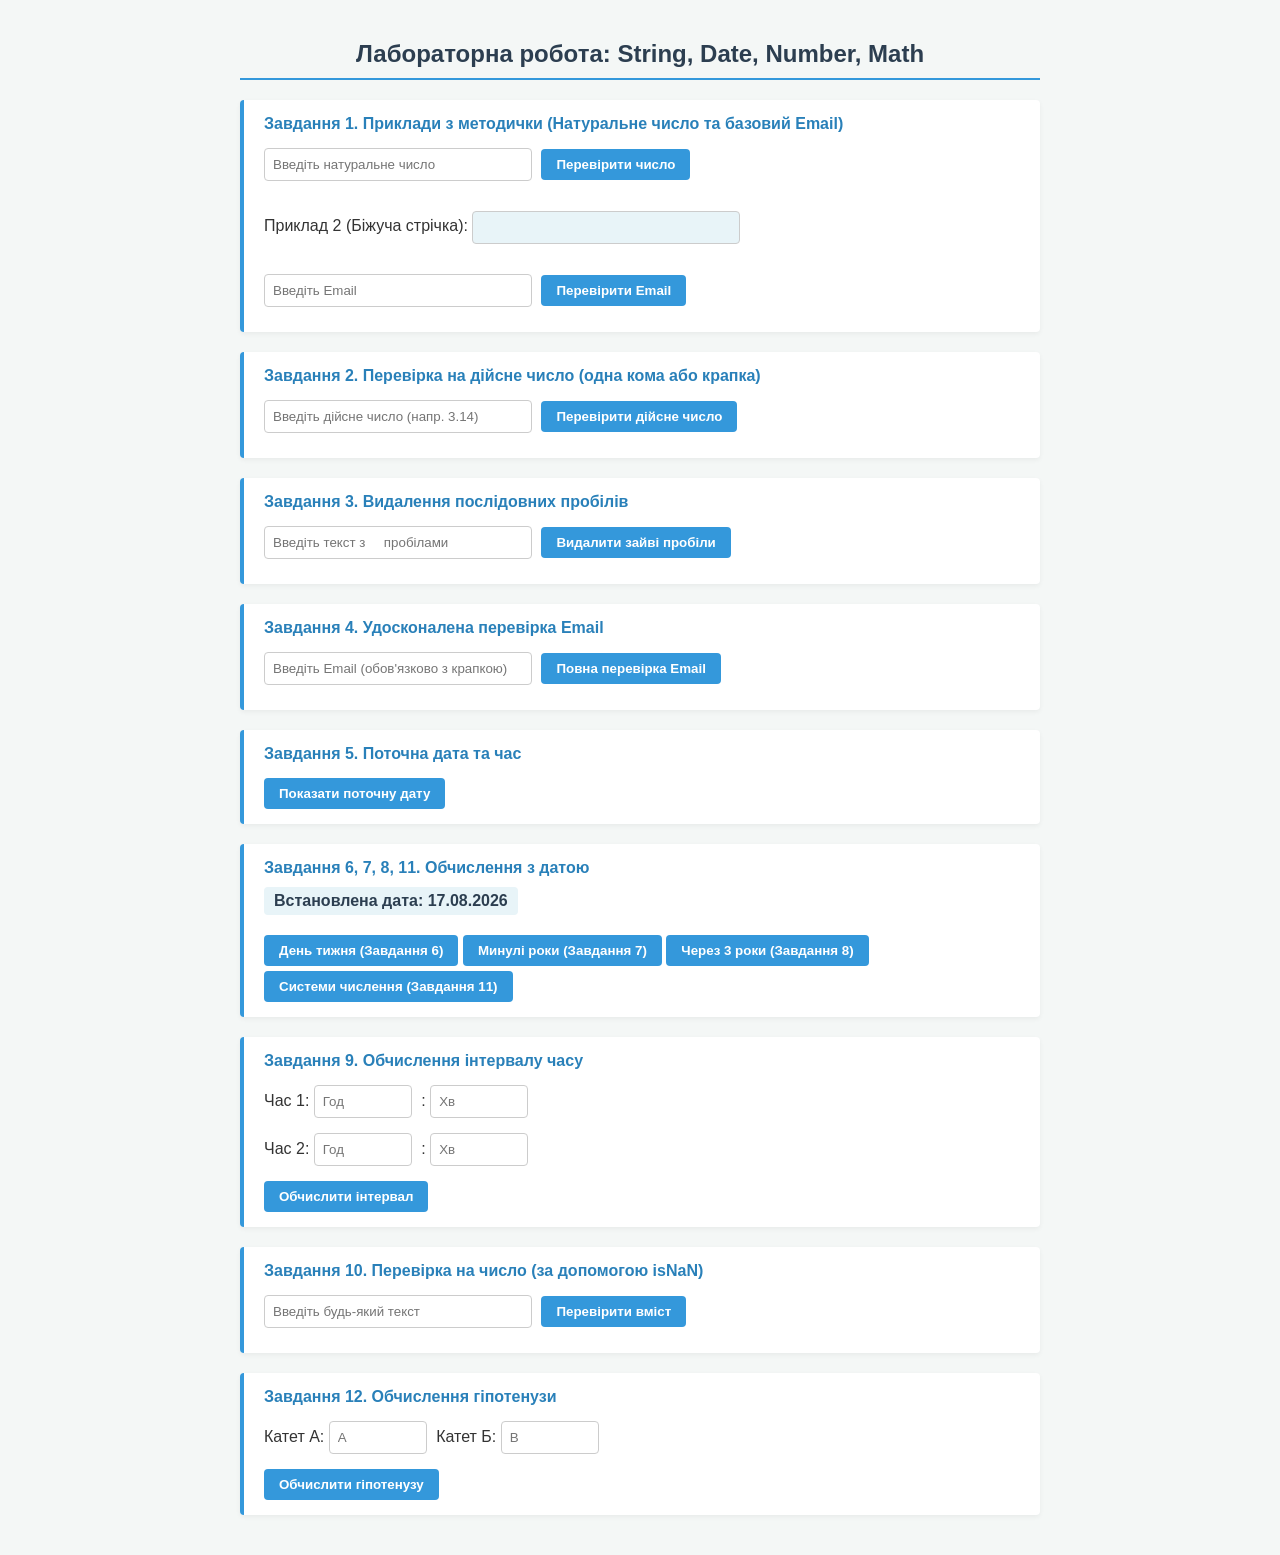
==== commit 6c7287d2: "Add files via upload" ====
--- a/index.html
+++ b/index.html
@@ -21,6 +21,13 @@
         <h3>Завдання 1. Приклади з методички (Натуральне число та базовий Email)</h3>
         <input type="text" id="naturalInput" placeholder="Введіть натуральне число">
         <button onclick="testCheckDigits()">Перевірити число</button><br>
+
+        <div style="margin: 15px 0;">
+            <label>Приклад 2 (Біжуча стрічка): </label>
+            <input type="text" id="marqueeOutput" readonly style="background: #e8f4f8; font-family: monospace; font-weight: bold; width: 250px;">
+        </div>
+
+    
         <input type="text" id="emailInput" placeholder="Введіть Email">
         <button onclick="testBasicEmail()">Перевірити Email</button>
     </div>
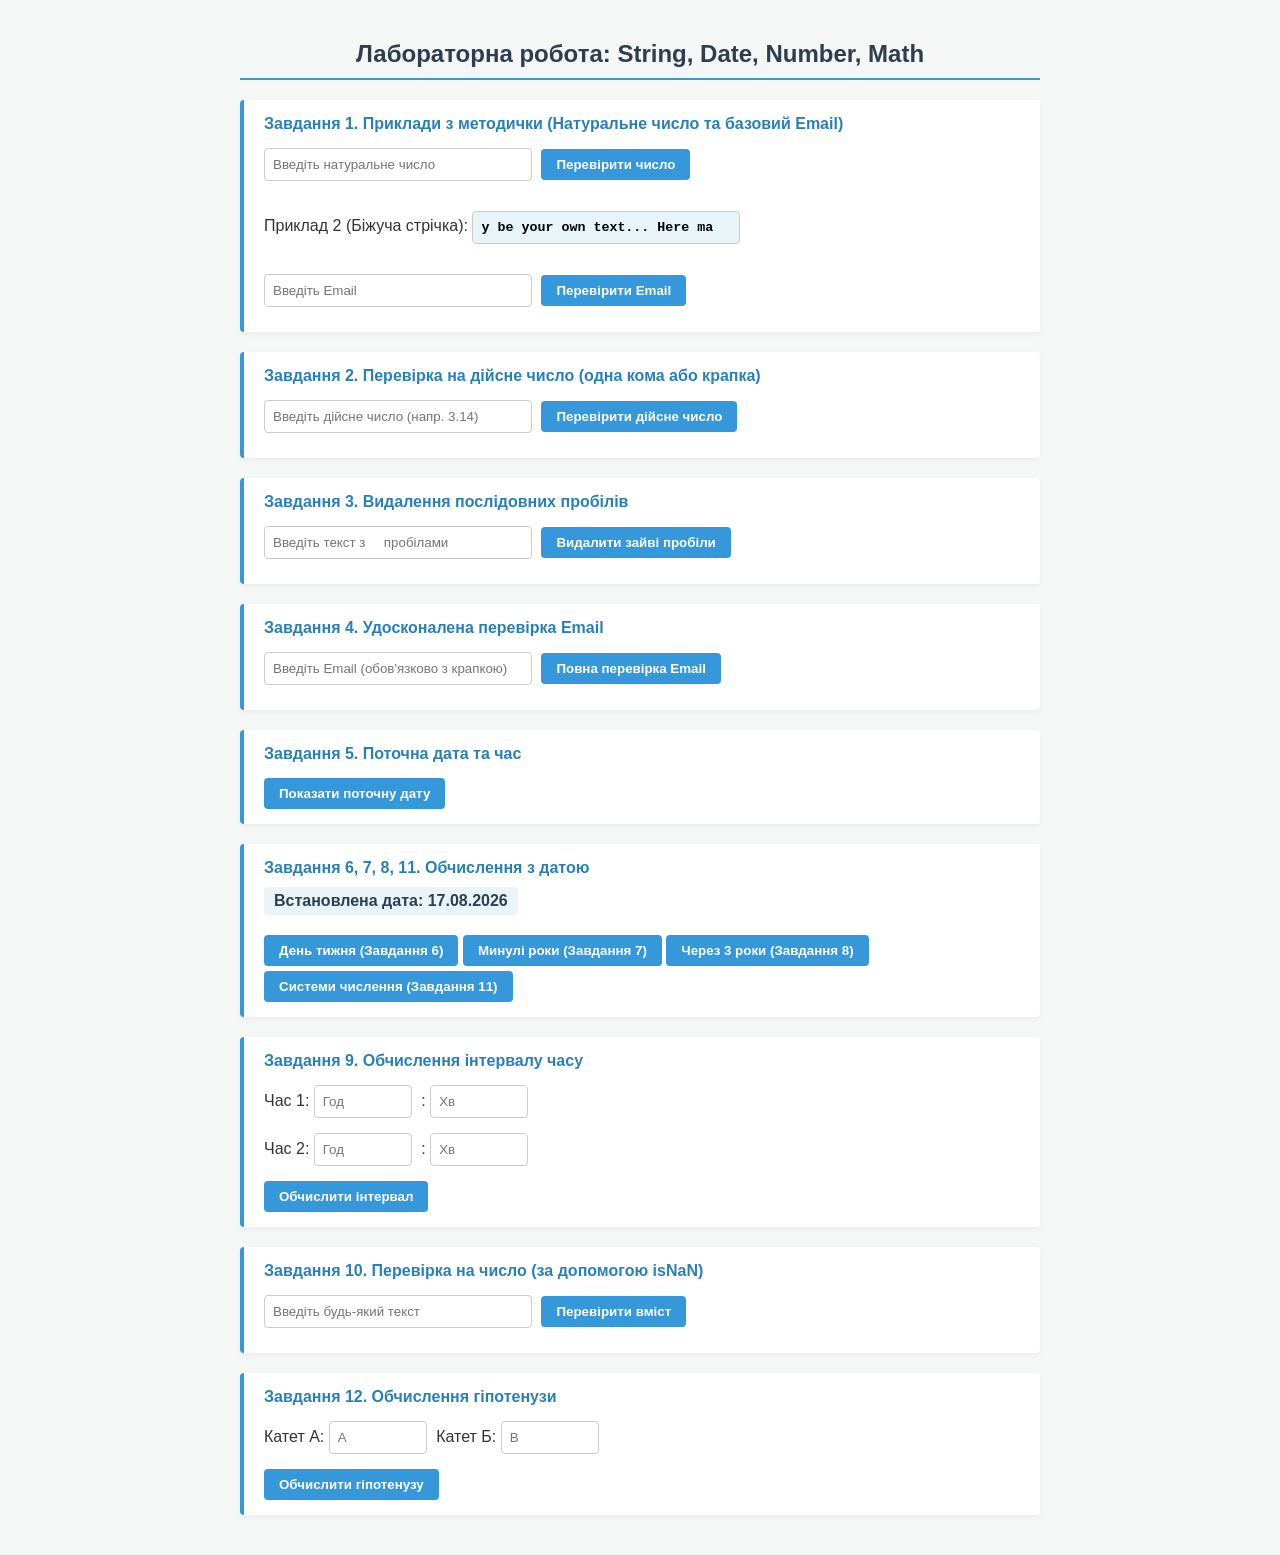
==== commit e73aded9: "Add files via upload" ====
--- a/index.html
+++ b/index.html
@@ -104,7 +104,7 @@
         var floatStr = "Here may be your own text... ";
         function floatingText() {
             floatStr = floatStr.substring(1, floatStr.length) + floatStr.charAt(0);
-            window.status = floatStr; 
+            document.getElementById('marqueeOutput').value = floatStr;
             setTimeout("floatingText()", 200);
         }
         function startFloatingText() { floatingText(); }
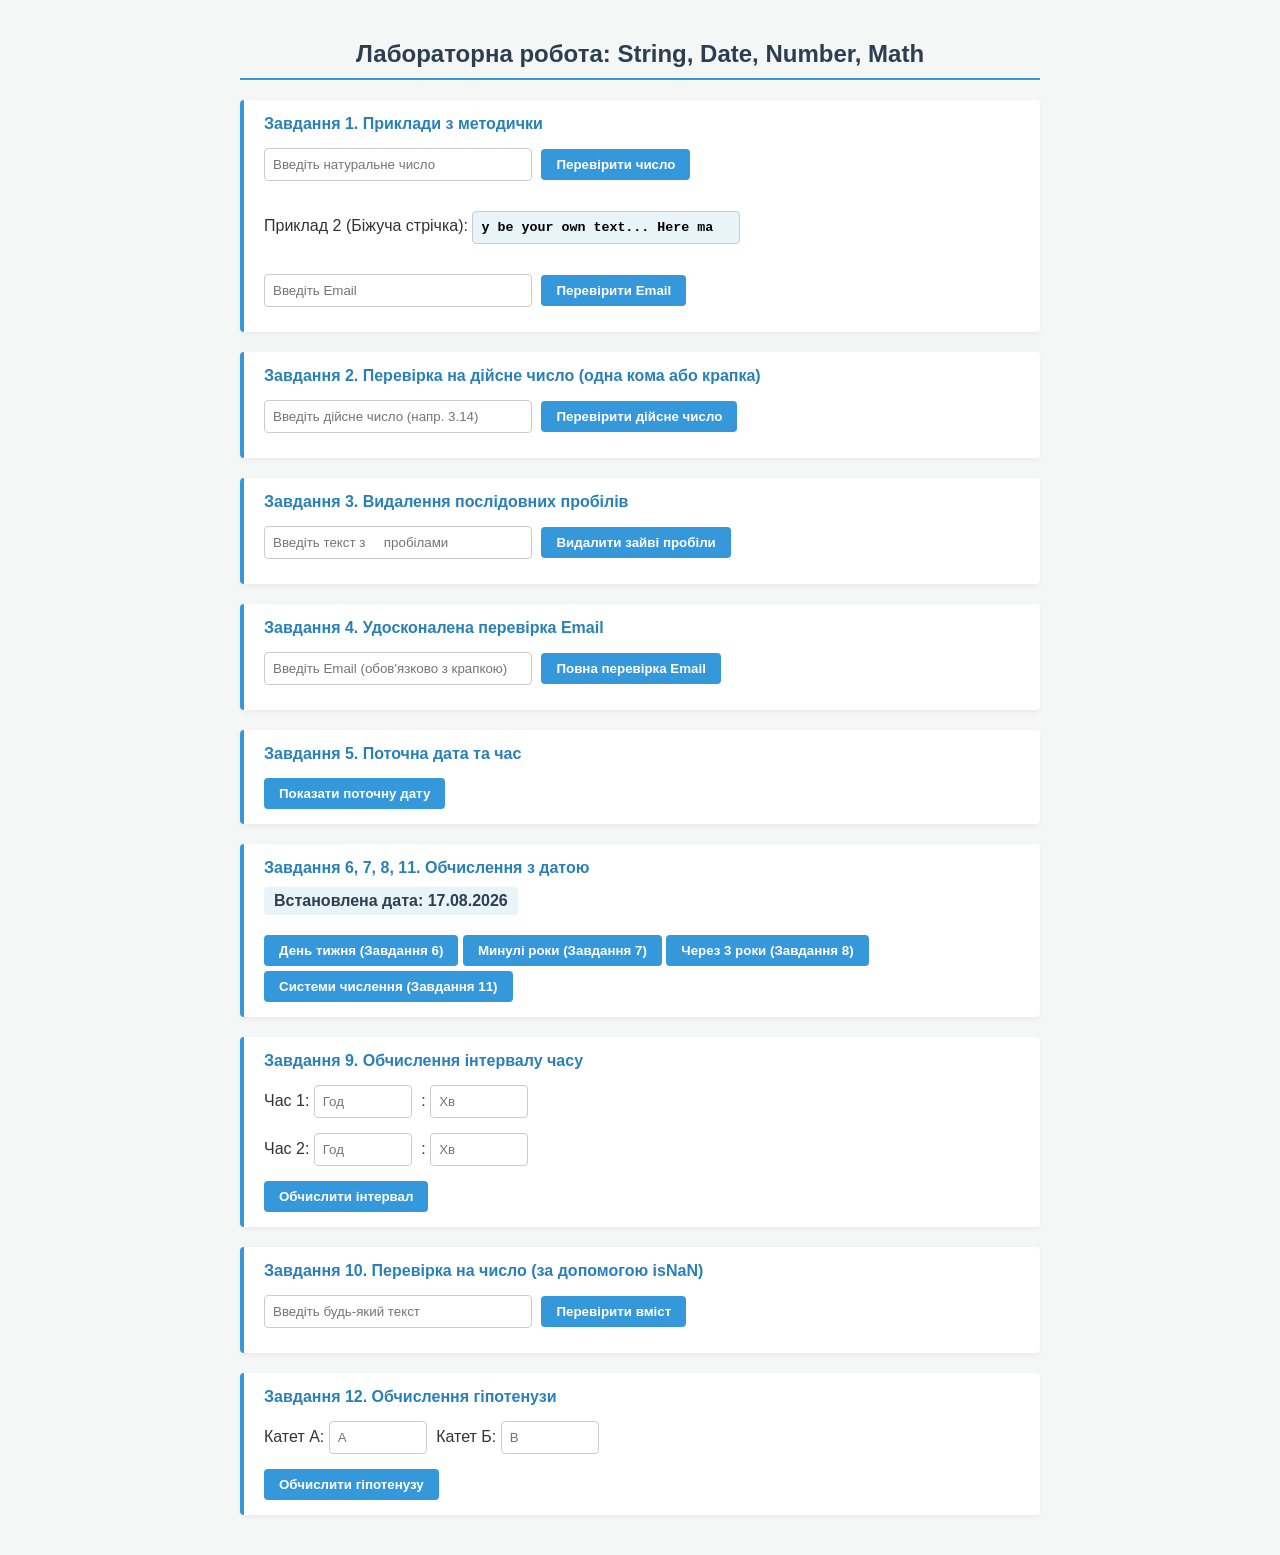
==== commit 00474b9a: "Add files via upload" ====
--- a/index.html
+++ b/index.html
@@ -18,7 +18,7 @@
 <body onload="startFloatingText()"> <h2>Лабораторна робота: String, Date, Number, Math</h2>
 
     <div class="task-block">
-        <h3>Завдання 1. Приклади з методички (Натуральне число та базовий Email)</h3>
+        <h3>Завдання 1. Приклади з методички </h3>
         <input type="text" id="naturalInput" placeholder="Введіть натуральне число">
         <button onclick="testCheckDigits()">Перевірити число</button><br>
 
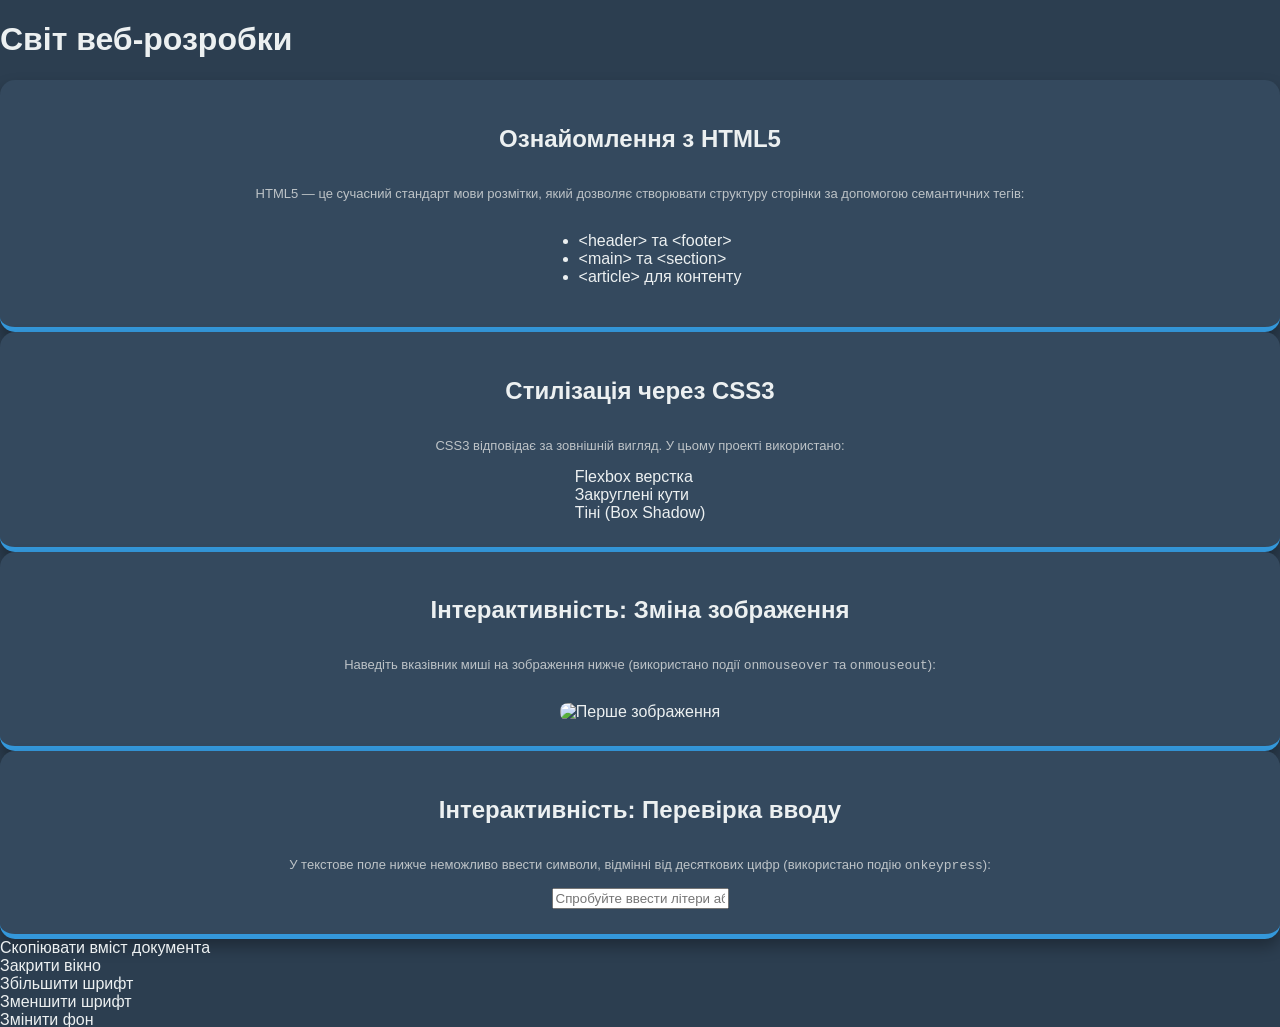
==== commit e865e003: "Add files via upload" ====
--- a/index.html
+++ b/index.html
@@ -2,269 +2,142 @@
 <html lang="uk">
 <head>
     <meta charset="UTF-8">
-    <title>Лабораторна робота: JavaScript Classes</title>
-    <style>
-        body { font-family: 'Segoe UI', Tahoma, Geneva, Verdana, sans-serif; padding: 20px; background-color: #f4f7f6; color: #333; max-width: 800px; margin: auto; }
-        h2 { color: #2c3e50; border-bottom: 2px solid #3498db; padding-bottom: 10px; text-align: center; }
-        .task-block { background: white; border-left: 4px solid #3498db; padding: 15px 20px; margin-bottom: 20px; border-radius: 4px; box-shadow: 0 2px 5px rgba(0,0,0,0.05); }
-        .task-block h3 { margin-top: 0; color: #2980b9; font-size: 16px; margin-bottom: 10px; }
-        input[type="text"], input[type="number"] { margin: 5px 5px 10px 0; padding: 8px; border: 1px solid #ccc; border-radius: 4px; width: 250px; }
-        input[type="number"].time-input { width: 80px; }
-        button { cursor: pointer; background-color: #3498db; color: white; border: none; padding: 8px 15px; border-radius: 4px; font-weight: bold; transition: 0.3s; margin-top: 5px; }
-        button:hover { background-color: #2980b9; }
-        .date-info { display: inline-block; background: #e8f4f8; padding: 5px 10px; border-radius: 4px; font-weight: bold; margin-bottom: 15px; color: #2c3e50; }
-    </style>
+    <meta name="viewport" content="width=device-width, initial-scale=1.0">
+    <title>Основи HTML5 та CSS3</title>
+    <link rel="stylesheet" href="./style.css">
 </head>
-<body onload="startFloatingText()"> <h2>Лабораторна робота: String, Date, Number, Math</h2>
 
-    <div class="task-block">
-        <h3>Завдання 1. Приклади з методички </h3>
-        <input type="text" id="naturalInput" placeholder="Введіть натуральне число">
-        <button onclick="testCheckDigits()">Перевірити число</button><br>
+<body oncontextmenu="showCustomMenu(true, event.clientX, event.clientY); return false;" 
+      onclick="showCustomMenu(false, event.clientX, event.clientY);">
 
-        <div style="margin: 15px 0;">
-            <label>Приклад 2 (Біжуча стрічка): </label>
-            <input type="text" id="marqueeOutput" readonly style="background: #e8f4f8; font-family: monospace; font-weight: bold; width: 250px;">
+    <div class="header-banner">
+        <h1>Світ веб-розробки</h1>
+    </div>
+
+    <div class="content-container">
+
+        <div class="card">
+            <h2>Ознайомлення з HTML5</h2>
+            <p>HTML5 — це сучасний стандарт мови розмітки, який дозволяє створювати структуру сторінки за допомогою семантичних тегів:</p>
+            <ul>
+                <li>&lt;header&gt; та &lt;footer&gt;</li>
+                <li>&lt;main&gt; та &lt;section&gt;</li>
+                <li>&lt;article&gt; для контенту</li>
+            </ul>
         </div>
 
-    
-        <input type="text" id="emailInput" placeholder="Введіть Email">
-        <button onclick="testBasicEmail()">Перевірити Email</button>
+        <div class="card">
+            <h2>Стилізація через CSS3</h2>
+            <p>CSS3 відповідає за зовнішній вигляд. У цьому проекті використано:</p>
+            <div class="badges-row">
+                <div class="badge">Flexbox верстка</div>
+                <div class="badge">Закруглені кути</div>
+                <div class="badge">Тіні (Box Shadow)</div>
+            </div>
+        </div>
+
+        <div class="card">
+            <h2>Інтерактивність: Зміна зображення</h2>
+            <p>Наведіть вказівник миші на зображення нижче (використано події <code>onmouseover</code> та <code>onmouseout</code>):</p>
+            
+            <div style="text-align: center; margin-top: 15px;">
+                <img src="https://picsum.photos/id/237/300/200" alt="Перше зображення" 
+                     onmouseover="this.src='https://picsum.photos/id/1025/300/200'" 
+                     onmouseout="this.src='https://picsum.photos/id/237/300/200'" 
+                     style="border-radius: 8px; cursor: pointer; transition: 0.3s;">
+            </div>
+        </div>
+
+        <div class="card">
+            <h2>Інтерактивність: Перевірка вводу</h2>
+            <p>У текстове поле нижче неможливо ввести символи, відмінні від десяткових цифр (використано подію <code>onkeypress</code>):</p>
+            <input type="text" class="number-input" placeholder="Спробуйте ввести літери або цифри..." onkeypress="return checkSymbol(event);">
+        </div>
+
     </div>
 
-    <div class="task-block">
-        <h3>Завдання 2. Перевірка на дійсне число (одна кома або крапка)</h3>
-        <input type="text" id="realInput" placeholder="Введіть дійсне число (напр. 3.14)">
-        <button onclick="testRealNumber()">Перевірити дійсне число</button>
-    </div>
-
-    <div class="task-block">
-        <h3>Завдання 3. Видалення послідовних пробілів</h3>
-        <input type="text" id="spacesInput" placeholder="Введіть текст з     пробілами">
-        <button onclick="testRemoveSpaces()">Видалити зайві пробіли</button>
-    </div>
-
-    <div class="task-block">
-        <h3>Завдання 4. Удосконалена перевірка Email</h3>
-        <input type="text" id="advEmailInput" placeholder="Введіть Email (обов'язково з крапкою)">
-        <button onclick="testAdvancedEmail()">Повна перевірка Email</button>
-    </div>
-
-    <div class="task-block">
-        <h3>Завдання 5. Поточна дата та час</h3>
-        <button onclick="showCurrentDateTime()">Показати поточну дату</button>
-    </div>
-
-    <div class="task-block">
-        <h3>Завдання 6, 7, 8, 11. Обчислення з датою</h3>
-        <div class="date-info">Встановлена дата: 17.08.2026</div><br>
-        <button onclick="showBirthDayOfWeek()">День тижня (Завдання 6)</button>
-        <button onclick="showPastBirthdays()">Минулі роки (Завдання 7)</button>
-        <button onclick="showFutureBirthday()">Через 3 роки (Завдання 8)</button>
-        <button onclick="showNumberSystems()">Системи числення (Завдання 11)</button>
-    </div>
-
-    <div class="task-block">
-        <h3>Завдання 9. Обчислення інтервалу часу</h3>
-        Час 1: <input type="number" id="h1" class="time-input" min="0" max="23" placeholder="Год"> : <input type="number" id="m1" class="time-input" min="0" max="59" placeholder="Хв"><br>
-        Час 2: <input type="number" id="h2" class="time-input" min="0" max="23" placeholder="Год"> : <input type="number" id="m2" class="time-input" min="0" max="59" placeholder="Хв"><br>
-        <button onclick="calculateTimeInterval()">Обчислити інтервал</button>
-    </div>
-
-    <div class="task-block">
-        <h3>Завдання 10. Перевірка на число (за допомогою isNaN)</h3>
-        <input type="text" id="checkNumInput" placeholder="Введіть будь-який текст">
-        <button onclick="isFieldANumber()">Перевірити вміст</button>
-    </div>
-
-    <div class="task-block">
-        <h3>Завдання 12. Обчислення гіпотенузи</h3>
-        Катет А: <input type="number" id="catA" class="time-input" placeholder="A">
-        Катет Б: <input type="number" id="catB" class="time-input" placeholder="B"><br>
-        <button onclick="calculateHypotenuse()">Обчислити гіпотенузу</button>
+    <div id="custommenu">
+        <div class="menu-item" 
+             onmouseover="this.style.border='1px solid navy'" 
+             onmouseout="this.style.border='1px solid transparent'" 
+             onclick="doAction('copy');">Скопіювати вміст документа</div>
+             
+        <div class="menu-item" 
+             onmouseover="this.style.border='1px solid navy'" 
+             onmouseout="this.style.border='1px solid transparent'" 
+             onclick="doAction('close');">Закрити вікно</div>
+             
+        <div class="menu-item" 
+             onmouseover="this.style.border='1px solid navy'" 
+             onmouseout="this.style.border='1px solid transparent'" 
+             onclick="doAction('fontIncrease');">Збільшити шрифт</div>
+             
+        <div class="menu-item" 
+             onmouseover="this.style.border='1px solid navy'" 
+             onmouseout="this.style.border='1px solid transparent'" 
+             onclick="doAction('fontDecrease');">Зменшити шрифт</div>
+             
+        <div class="menu-item" 
+             onmouseover="this.style.border='1px solid navy'" 
+             onmouseout="this.style.border='1px solid transparent'" 
+             onclick="doAction('changeBkg');">Змінити фон</div>
     </div>
 
     <script>
-        // ==========================================
-        // ЗАВДАННЯ 1: Приклади 1-3
-        // ==========================================
-        // Приклад 1: Перевірка натурального числа
-        function checkDigits(str) {
-            if (!str) return "Порожнє поле";
-            for(var i=0; i<str.length; i++) {
-                if(str.charCodeAt(i) < 48 || str.charCodeAt(i) > 57) return "This is not a number";
+        // 1. Функція для перевірки вводу тільки цифр (Завдання 1)
+        function checkSymbol(event) {
+            let kc = event.keyCode || event.which; // Кросбраузерність
+            if(kc < 48 || kc > 57) {
+                return false; // Забороняємо ввід, якщо не цифра
             }
-            return "This is a number";
-        }
-        function testCheckDigits() {
-            alert(checkDigits(document.getElementById('naturalInput').value));
+            return true;
         }
 
-        // Приклад 2: Біжуча стрічка (Працює у фоні)
-        var floatStr = "Here may be your own text... ";
-        function floatingText() {
-            floatStr = floatStr.substring(1, floatStr.length) + floatStr.charAt(0);
-            document.getElementById('marqueeOutput').value = floatStr;
-            setTimeout("floatingText()", 200);
-        }
-        function startFloatingText() { floatingText(); }
-
-        // Приклад 3: Базова перевірка Email
-        function checkEmail(str) {
-            if(str.indexOf("@") == -1) return "E-mail задано неправильно (немає @)";
-            if(str.indexOf("@") != str.lastIndexOf("@")) return "E-mail задано неправильно (кілька @)";
-            if(str.charAt(0) =="@" || str.charAt(str.length-1) == "@") return "E-mail задано неправильно (@ скраю)";
-            return "Потрібна додаткова перевірка";
-        }
-        function testBasicEmail() {
-            alert(checkEmail(document.getElementById('emailInput').value));
-        }
-
-        // ==========================================
-        // ЗАВДАННЯ 2: Перевірка дійсного числа
-        // ==========================================
-        function testRealNumber() {
-            let str = document.getElementById('realInput').value;
-            if (!str) { alert("Порожнє поле"); return; }
-            let separatorCount = 0;
-            for(let i=0; i<str.length; i++) {
-                let code = str.charCodeAt(i);
-                if (code === 46 || code === 44) { // Крапка або кома
-                    separatorCount++;
-                    if (separatorCount > 1) { alert("Не дійсне число (забагато розділювачів)"); return; }
-                } else if (code < 48 || code > 57) {
-                    alert("Не дійсне число (недопустимі символи)"); return;
-                }
-            }
-            alert("Це дійсне число!");
-        }
-
-        // ==========================================
-        // ЗАВДАННЯ 3: Видалення зайвих пробілів
-        // ==========================================
-        function testRemoveSpaces() {
-            let str = document.getElementById('spacesInput').value;
-            let result = "";
-            for(let i = 0; i < str.length; i++) {
-                if(str.charAt(i) === ' ' && str.charAt(i+1) === ' ') continue;
-                result += str.charAt(i);
-            }
-            alert("Результат:\n[" + result + "]");
-        }
-
-        // ==========================================
-        // ЗАВДАННЯ 4: Вдосконалена перевірка Email
-        // ==========================================
-        function testAdvancedEmail() {
-            let str = document.getElementById('advEmailInput').value;
-            let atPos = str.indexOf("@");
-            if(atPos === -1 || atPos !== str.lastIndexOf("@") || atPos === 0 || atPos === str.length - 1) {
-                alert("E-mail задано неправильно (проблема з @)"); return;
-            }
-            let dotPos = str.indexOf(".", atPos);
-            if (dotPos === -1 || (dotPos - atPos <= 1) || dotPos === str.length - 1) {
-                alert("E-mail задано неправильно (після @ має бути крапка, а між ними хоча б один символ)"); return;
-            }
-            alert("E-mail задано правильно!");
-        }
-
-        // ==========================================
-        // ЗАВДАННЯ 5: Поточна дата
-        // ==========================================
-        function showCurrentDateTime() {
-            let d = new Date();
-            let day = d.getDate();
-            let month = d.getMonth() + 1;
-            let year = d.getFullYear();
-            let hours = d.getHours();
-            let minutes = d.getMinutes();
-            
-            month = month < 10 ? '0' + month : month;
-            minutes = minutes < 10 ? '0' + minutes : minutes;
-            
-            alert("Сьогодні " + day + "/" + month + "/" + year + " " + hours + ":" + minutes);
-        }
-
-        // ==========================================
-        // ДАНІ ДЛЯ ЗАВДАНЬ 6, 7, 8, 11 (17.08.2026)
-        // ==========================================
-        const myYear = 2026; 
-        const myMonth = 7;   // Серпень = 7
-        const myDay = 17;    
-        const daysOfWeek = ["Неділя", "Понеділок", "Вівторок", "Середа", "Четвер", "П'ятниця", "Субота"];
-
-        // ЗАВДАННЯ 6: День народження
-        function showBirthDayOfWeek() {
-            let bDate = new Date(myYear, myMonth, myDay);
-            alert("Ця дата припадає на: " + daysOfWeek[bDate.getDay()]);
-        }
-
-        // ЗАВДАННЯ 7: Дата у минулому
-        function showPastBirthdays() {
-            let pastYears = [10, 12, 25, 38];
-            for (let i = 0; i < pastYears.length; i++) {
-                let pastDate = new Date(myYear - pastYears[i], myMonth, myDay);
-                alert(pastYears[i] + " років тому це був день: " + daysOfWeek[pastDate.getDay()]);
+        // 2. Функція відображення меню (Завдання 2)
+        function showCustomMenu(sign, x, y) {
+            var cm = document.getElementById("custommenu");
+            if(sign) {
+                cm.style.visibility = 'visible';
+                // Додаємо scrollX/scrollY, щоб меню з'являлося правильно, навіть якщо сторінку прокручено вниз
+                cm.style.left = (x + window.scrollX) + 'px'; 
+                cm.style.top = (y + window.scrollY) + 'px';
+            } else {
+                cm.style.visibility = 'hidden';
             }
         }
 
-        // ЗАВДАННЯ 8: Дата через 3 роки
-        function showFutureBirthday() {
-            let futureDate = new Date(myYear + 3, myMonth, myDay);
-            alert("Через 3 роки дата припаде на: " + daysOfWeek[futureDate.getDay()]);
-        }
+        // 3. Функція обробки натискань меню (Завдання 3)
+        let currentFontSize = 14; // Поточний розмір шрифту body
 
-        // ==========================================
-        // ЗАВДАННЯ 9: Інтервал між двома моментами
-        // ==========================================
-        function calculateTimeInterval() {
-            let h1 = parseInt(document.getElementById('h1').value) || 0;
-            let m1 = parseInt(document.getElementById('m1').value) || 0;
-            let h2 = parseInt(document.getElementById('h2').value) || 0;
-            let m2 = parseInt(document.getElementById('m2').value) || 0;
-
-            let date1 = new Date(); date1.setHours(h1, m1, 0, 0);
-            let date2 = new Date(); date2.setHours(h2, m2, 0, 0);
-
-            let diffInMinutes = Math.abs(date2 - date1) / 60000;
-            let resHours = Math.floor(diffInMinutes / 60);
-            let resMinutes = diffInMinutes % 60;
-            
-            alert("Інтервал: " + resHours + " год " + resMinutes + " хв");
-        }
-
-        // ==========================================
-        // ЗАВДАННЯ 10: Перевірка на число (isNaN)
-        // ==========================================
-        function isFieldANumber() {
-            let val = document.getElementById('checkNumInput').value;
-            if (val.trim() === "" || isNaN(val)) {
-                alert("Помилка: це НЕ число!");
-            } else {
-                alert("Успіх: це число!");
+        function doAction(actionType) {
+            switch(actionType) {
+                case "copy":
+                    alert("Вміст скопійовано!");
+                    break;
+                    
+                case "close":
+                    window.close(); // Може блокуватися браузером
+                    break;
+                    
+                case "fontIncrease":
+                    currentFontSize += 2;
+                    document.body.style.fontSize = currentFontSize + "pt";
+                    break;
+                    
+                case "fontDecrease":
+                    currentFontSize -= 2;
+                    if(currentFontSize < 10) currentFontSize = 10; 
+                    document.body.style.fontSize = currentFontSize + "pt";
+                    break;
+                    
+                case "changeBkg":
+                    // Генеруємо світлий випадковий колір, щоб текст залишався читабельним
+                    let r = Math.floor(Math.random() * 56) + 200; // 200-255
+                    let g = Math.floor(Math.random() * 56) + 200;
+                    let b = Math.floor(Math.random() * 56) + 200;
+                    document.body.style.backgroundColor = `rgb(${r}, ${g}, ${b})`;
+                    break;
             }
-        }
-
-        // ==========================================
-        // ЗАВДАННЯ 11: Системи числення
-        // ==========================================
-        function showNumberSystems() {
-            let sum = new Number(myDay + (myMonth + 1) + myYear); 
-            alert("Сума (17 + 8 + 2026) дорівнює: " + sum + "\nУ двійковій: " + sum.toString(2) + "\nУ шістнадцятковій: " + sum.toString(16));
-        }
-
-        // ==========================================
-        // ЗАВДАННЯ 12: Гіпотенуза
-        // ==========================================
-        function calculateHypotenuse() {
-            let a = parseFloat(document.getElementById('catA').value);
-            let b = parseFloat(document.getElementById('catB').value);
-            
-            if(isNaN(a) || isNaN(b) || a <= 0 || b <= 0) {
-                alert("Введіть коректні додатні числа!"); return;
-            }
-            let hypotenuse = Math.sqrt(Math.pow(a, 2) + Math.pow(b, 2));
-            alert("Гіпотенуза дорівнює: " + hypotenuse.toFixed(2));
         }
     </script>
 </body>
--- a/style.css
+++ b/style.css
@@ -0,0 +1,136 @@
+/* === ГЛОБАЛЬНА СІТКА СТОРІНКИ (CSS GRID) === */
+body {
+    font-family: 'Segoe UI', Tahoma, Geneva, Verdana, sans-serif;
+    background-color: #2c3e50; 
+    color: #ecf0f1;
+    margin: 0;
+    display: grid;
+    grid-template-rows: auto 1fr auto;
+    min-height: 100vh;
+}
+
+/* === ШАПКА === */
+.page-header {
+    background-color: #1a252f;
+    padding: 20px 0;
+    text-align: center;
+    border-bottom: 4px solid #e74c3c;
+}
+
+.page-header h1 {
+    margin: 0;
+    text-transform: uppercase;
+    letter-spacing: 2px;
+    font-size: 26px;
+    color: #ecf0f1;
+}
+
+/* === СІТКА ВІДЖЕТІВ (CSS GRID) === */
+.widget-grid {
+    display: grid;
+    grid-template-columns: repeat(auto-fit, minmax(280px, 1fr));
+    gap: 25px;
+    padding: 40px 20px;
+    max-width: 1200px;
+    margin: 0 auto;
+    width: 100%;
+    box-sizing: border-box;
+}
+
+/* === КАРТКИ (FLEXBOX) === */
+.card {
+    background: #34495e;
+    padding: 25px;
+    border-radius: 15px;
+    box-shadow: 0 8px 15px rgba(0,0,0,0.3);
+    border-bottom: 5px solid #3498db;
+    display: flex;
+    flex-direction: column;
+    align-items: center;
+}
+
+.card h3 {
+    margin-top: 0;
+    color: #3498db; 
+}
+
+.card p {
+    font-size: 13px;
+    color: #bdc3c7;
+    margin-bottom: 15px;
+}
+
+/* === СТИЛІ I-FRAME === */
+iframe {
+    border-radius: 10px;
+    width: 100%;
+    height: 190px; 
+    border: 2px solid #2c3e50;
+    flex-grow: 1; 
+}
+
+/* === СТИЛІ API ВИВОДУ === */
+.api-output {
+    margin: 15px 0;
+    min-height: 80px;
+    display: flex;
+    flex-direction: column;
+    justify-content: center;
+    background: #1a252f;
+    width: 100%;
+    border-radius: 8px;
+    padding: 10px;
+    box-sizing: border-box;
+    text-align: center;
+    flex-grow: 1;
+}
+
+/* 3. Стилі Advice API */
+.advice-text { 
+    font-family: 'Courier New', Courier, monospace; 
+    font-style: italic; 
+    font-size: 15px; 
+    color: #f1c40f; 
+}
+
+/* 4. Стилі Weather API */
+.weather-text { font-family: Arial, sans-serif; color: #ecf0f1; }
+.weather-text .temp { font-weight: bold; color: #e74c3c; font-size: 26px; }
+.weather-text .wind { font-size: 13px; color: #95a5a6; margin-top: 5px; }
+
+/* 5. Стилі Crypto API (Нове!) */
+.crypto-text { font-family: 'Courier New', Courier, monospace; color: #ecf0f1; }
+.crypto-label { font-size: 14px; color: #bdc3c7; }
+.crypto-price { 
+    font-weight: bold; 
+    color: #2ecc71; /* Зелений колір грошей */
+    font-size: 28px; 
+    margin-top: 5px; 
+}
+
+/* === КНОПКИ === */
+button {
+    background: #e74c3c;
+    color: white;
+    border: none;
+    padding: 10px 20px;
+    border-radius: 5px;
+    cursor: pointer;
+    font-weight: bold;
+    text-transform: uppercase;
+    font-size: 12px;
+    transition: 0.3s;
+    width: 100%; 
+    margin-top: 15px;
+}
+
+button:hover { background: #c0392b; }
+
+/* === ФУТЕР === */
+.page-footer {
+    text-align: center;
+    padding: 15px;
+    background: #1a252f;
+    color: #7f8c8d;
+    font-size: 14px;
+}
